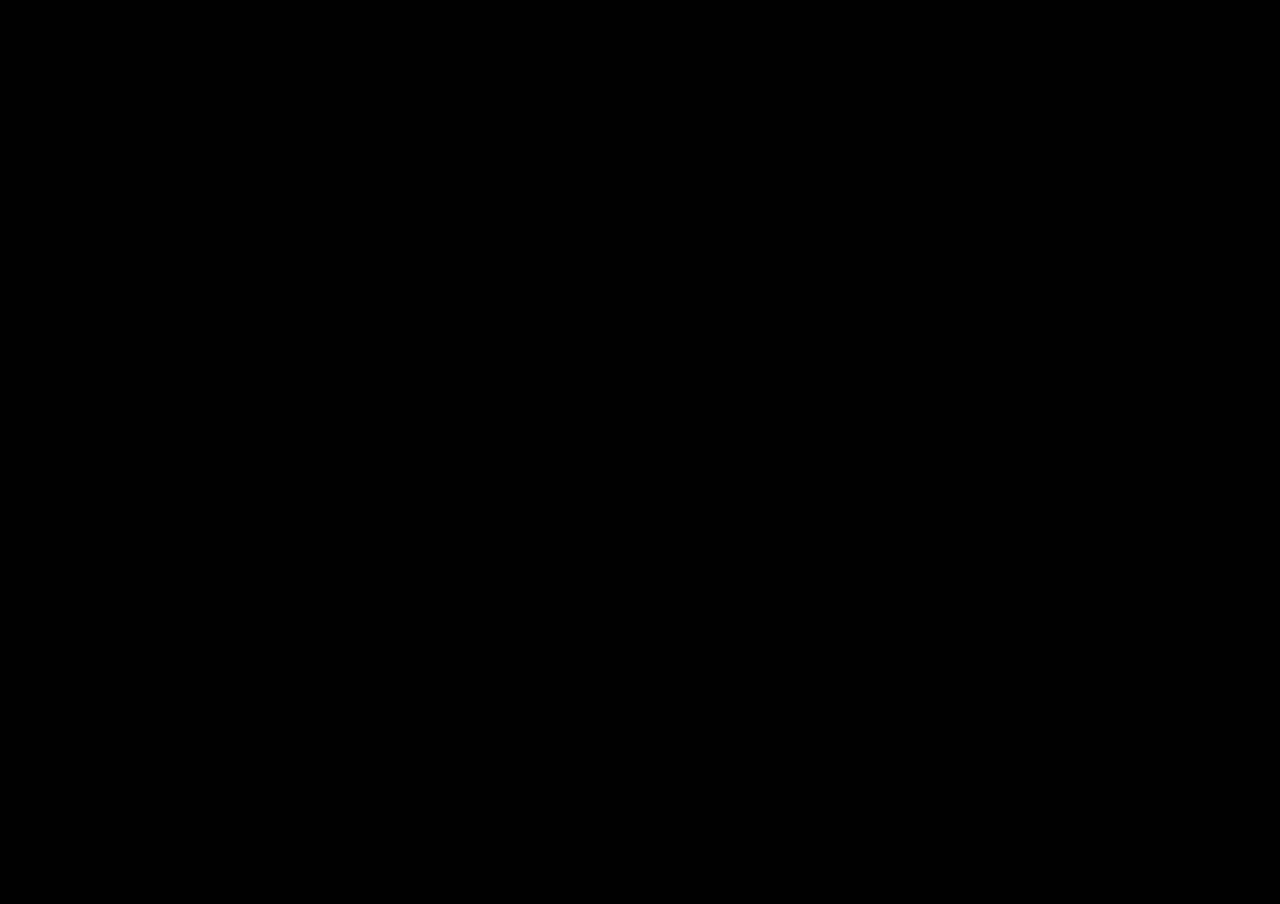
==== index.html @ 03f1a4d5 "Create index.html" ====
<!DOCTYPE html>
<html>
<head>
  <title>Pro Inka Switch</title>
  <style>
    body { margin:0; background:black; }
    iframe { width:100vw; height:100vh; border:none; }
  </style>
</head>
<body>

<iframe id="stream"></iframe>

<script>
const params = new URLSearchParams(window.location.search);
const room = params.get("room") || "SALA";
const view = params.get("view") || "";

let url = `https://vdo.ninja/?room=${room}&cleanoutput&autoplay`;

if(view){
  url += `&view=${view}`;
}

document.getElementById("stream").src = url;
</script>

</body>
</html>
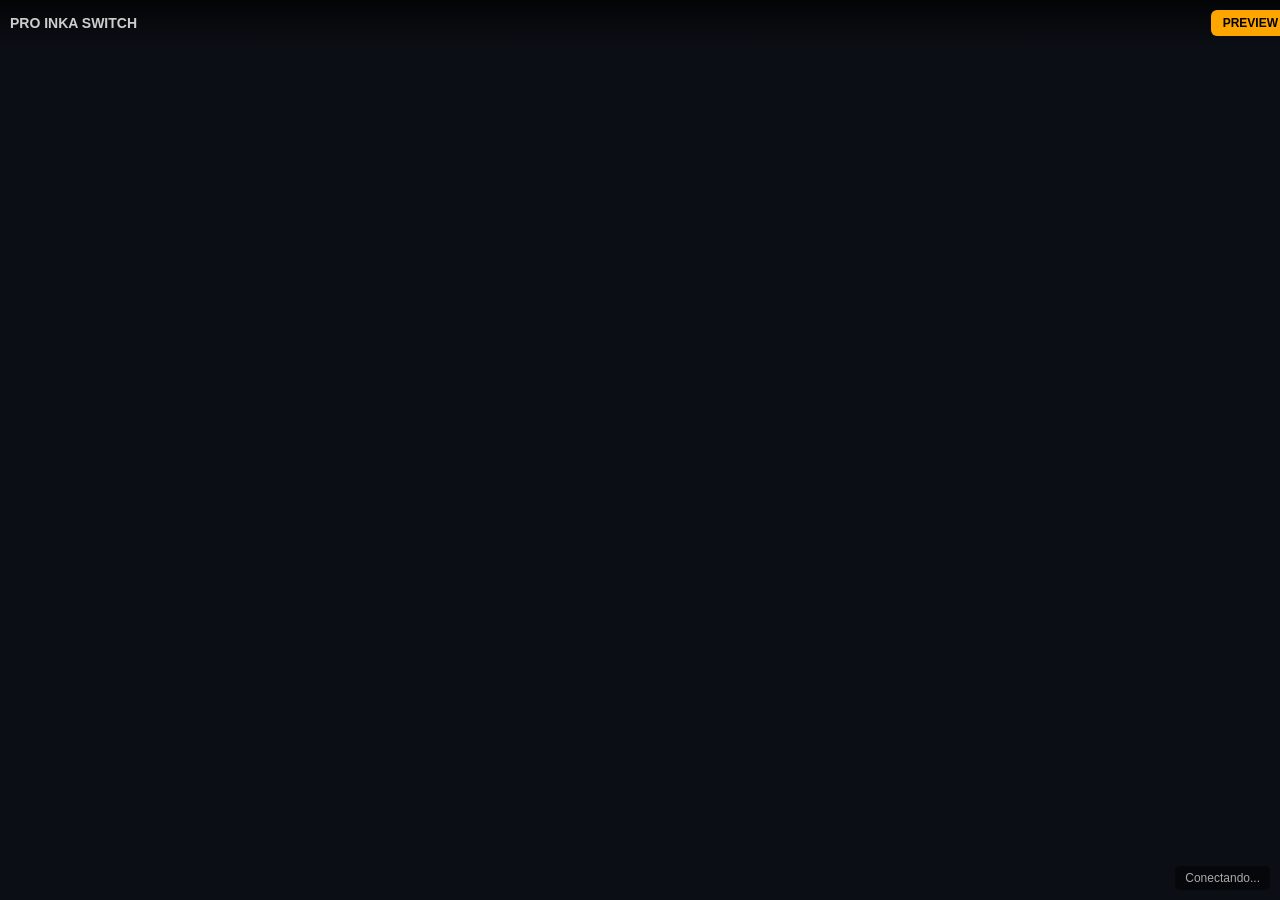
==== commit 1c18e9e2: "Update index.html" ====
--- a/index.html
+++ b/index.html
@@ -1,28 +1,148 @@
 <!DOCTYPE html>
-<html>
+<html lang="es">
 <head>
-  <title>Pro Inka Switch</title>
-  <style>
-    body { margin:0; background:black; }
-    iframe { width:100vw; height:100vh; border:none; }
-  </style>
+<meta charset="UTF-8">
+<meta name="viewport" content="width=device-width, initial-scale=1.0">
+<title>PRO INKA SWITCH</title>
+
+<style>
+body {
+    margin: 0;
+    background: #0b0e14;
+    font-family: Arial, sans-serif;
+    overflow: hidden;
+}
+
+/* VIDEO */
+#videoFrame {
+    position: absolute;
+    width: 100%;
+    height: 100%;
+    border: none;
+}
+
+/* HEADER */
+.header {
+    position: absolute;
+    top: 0;
+    width: 100%;
+    padding: 10px;
+    background: linear-gradient(to bottom, rgba(0,0,0,0.7), transparent);
+    display: flex;
+    justify-content: space-between;
+    align-items: center;
+}
+
+/* LOGO */
+.logo {
+    color: white;
+    font-weight: bold;
+    font-size: 14px;
+    opacity: 0.8;
+}
+
+/* TALLY */
+.tally {
+    padding: 6px 12px;
+    border-radius: 6px;
+    font-weight: bold;
+    font-size: 12px;
+}
+
+.live {
+    background: red;
+    color: white;
+}
+
+.preview {
+    background: orange;
+    color: black;
+}
+
+/* STATUS */
+.status {
+    position: absolute;
+    bottom: 10px;
+    right: 10px;
+    color: #aaa;
+    font-size: 12px;
+    background: rgba(0,0,0,0.5);
+    padding: 5px 10px;
+    border-radius: 5px;
+}
+</style>
 </head>
+
 <body>
 
-<iframe id="stream"></iframe>
+<!-- HEADER -->
+<div class="header">
+    <div class="logo">PRO INKA SWITCH</div>
+    <div id="tally" class="tally preview">PREVIEW</div>
+</div>
+
+<!-- VIDEO -->
+<iframe id="videoFrame" allow="autoplay;camera;microphone"></iframe>
+
+<!-- STATUS -->
+<div class="status" id="status">Conectando...</div>
 
 <script>
+// 🔧 PARAMETROS
 const params = new URLSearchParams(window.location.search);
+
 const room = params.get("room") || "SALA";
 const view = params.get("view") || "";
+const bitrate = params.get("bitrate") || "500";
 
-let url = `https://vdo.ninja/?room=${room}&cleanoutput&autoplay`;
+// 🎥 URL VDO.NINJA
+let url = `https://vdo.ninja/?room=${room}&cleanoutput&autoplay&bitrate=${bitrate}`;
 
-if(view){
-  url += `&view=${view}`;
+if (view) {
+    url += `&view=${view}&solo`;
 }
 
-document.getElementById("stream").src = url;
+// 🔗 CARGAR VIDEO
+const iframe = document.getElementById("videoFrame");
+iframe.src = url;
+
+// 🔄 AUTO RECONEXIÓN
+let retryCount = 0;
+
+function checkConnection() {
+    try {
+        if (!iframe.contentWindow || iframe.contentWindow.length === 0) {
+            throw "No video";
+        }
+
+        document.getElementById("status").innerText = "EN LÍNEA";
+        retryCount = 0;
+
+    } catch {
+        retryCount++;
+        document.getElementById("status").innerText = "Reconectando... (" + retryCount + ")";
+        
+        if (retryCount > 3) {
+            iframe.src = url + "&cachebuster=" + Date.now();
+            retryCount = 0;
+        }
+    }
+}
+
+setInterval(checkConnection, 3000);
+
+// 🔴 TALLY AUTOMÁTICO (simple)
+if(view){
+    document.getElementById("tally").className = "tally live";
+    document.getElementById("tally").innerText = "EN VIVO";
+}
+
+// 🖥 FULLSCREEN AUTO
+document.body.addEventListener("click", () => {
+    if (document.documentElement.requestFullscreen) {
+        document.documentElement.requestFullscreen();
+    }
+});
 </script>
 
 </body>
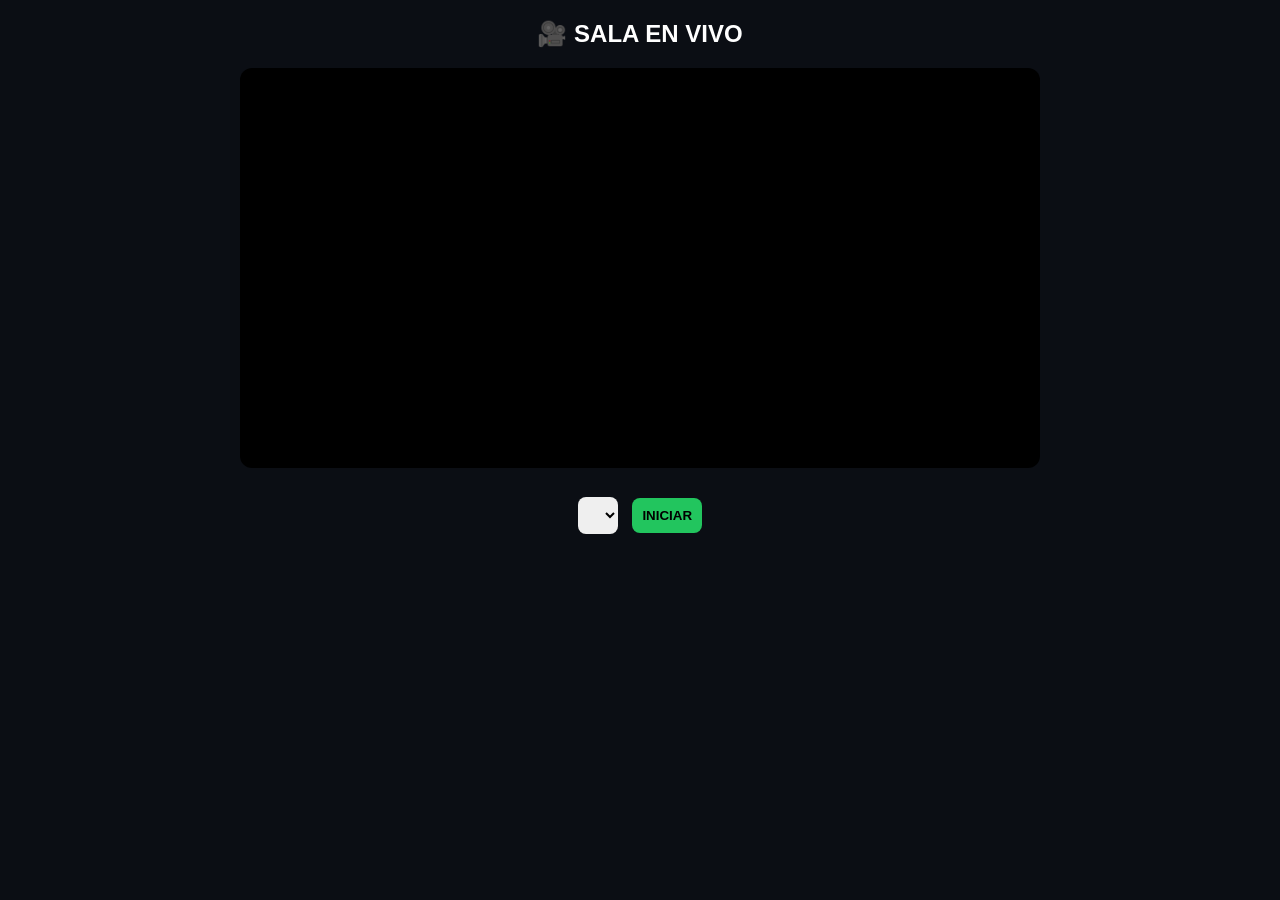
==== commit a3381d4c: "Update index.html" ====
--- a/index.html
+++ b/index.html
@@ -2,147 +2,89 @@
 <html lang="es">
 <head>
 <meta charset="UTF-8">
-<meta name="viewport" content="width=device-width, initial-scale=1.0">
-<title>PRO INKA SWITCH</title>
-
+<title>VIDEOLLAMADAS PRO</title>
 <style>
 body {
-    margin: 0;
-    background: #0b0e14;
-    font-family: Arial, sans-serif;
-    overflow: hidden;
+    margin:0;
+    background:#0b0e14;
+    color:white;
+    font-family:Arial;
+    text-align:center;
 }
-
-/* VIDEO */
-#videoFrame {
-    position: absolute;
-    width: 100%;
-    height: 100%;
-    border: none;
+#video {
+    width:100%;
+    max-width:800px;
+    margin:auto;
+    border-radius:12px;
+    background:black;
 }
-
-/* HEADER */
-.header {
-    position: absolute;
-    top: 0;
-    width: 100%;
-    padding: 10px;
-    background: linear-gradient(to bottom, rgba(0,0,0,0.7), transparent);
-    display: flex;
-    justify-content: space-between;
-    align-items: center;
+.controls {
+    margin-top:20px;
 }
-
-/* LOGO */
-.logo {
-    color: white;
-    font-weight: bold;
-    font-size: 14px;
-    opacity: 0.8;
+button, select {
+    padding:10px;
+    margin:5px;
+    border:none;
+    border-radius:8px;
 }
-
-/* TALLY */
-.tally {
-    padding: 6px 12px;
-    border-radius: 6px;
-    font-weight: bold;
-    font-size: 12px;
-}
-
-.live {
-    background: red;
-    color: white;
-}
-
-.preview {
-    background: orange;
-    color: black;
-}
-
-/* STATUS */
-.status {
-    position: absolute;
-    bottom: 10px;
-    right: 10px;
-    color: #aaa;
-    font-size: 12px;
-    background: rgba(0,0,0,0.5);
-    padding: 5px 10px;
-    border-radius: 5px;
+button {
+    background:#22c55e;
+    color:black;
+    font-weight:bold;
 }
 </style>
 </head>
 
 <body>
 
-<!-- HEADER -->
-<div class="header">
-    <div class="logo">PRO INKA SWITCH</div>
-    <div id="tally" class="tally preview">PREVIEW</div>
+<h2>🎥 SALA EN VIVO</h2>
+
+<video id="video" autoplay playsinline muted></video>
+
+<div class="controls">
+    <select id="cameraSelect"></select>
+    <button onclick="startStream()">INICIAR</button>
 </div>
 
-<!-- VIDEO -->
-<iframe id="videoFrame" allow="autoplay;camera;microphone"></iframe>
+<script>
+let localStream;
 
-<!-- STATUS -->
-<div class="status" id="status">Conectando...</div>
+async function getCameras(){
+    const devices = await navigator.mediaDevices.enumerateDevices();
+    const cams = devices.filter(d => d.kind === "videoinput");
+    const select = document.getElementById("cameraSelect");
 
-<script>
-// 🔧 PARAMETROS
-const params = new URLSearchParams(window.location.search);
-
-const room = params.get("room") || "SALA";
-const view = params.get("view") || "";
-const bitrate = params.get("bitrate") || "500";
-
-// 🎥 URL VDO.NINJA
-let url = `https://vdo.ninja/?room=${room}&cleanoutput&autoplay&bitrate=${bitrate}`;
-
-if (view) {
-    url += `&view=${view}&solo`;
+    cams.forEach(cam=>{
+        let option = document.createElement("option");
+        option.value = cam.deviceId;
+        option.text = cam.label || "Cámara";
+        select.appendChild(option);
+    });
 }
 
-// 🔗 CARGAR VIDEO
-const iframe = document.getElementById("videoFrame");
-iframe.src = url;
+async function startStream(){
+    const deviceId = document.getElementById("cameraSelect").value;
 
-// 🔄 AUTO RECONEXIÓN
-let retryCount = 0;
+    localStream = await navigator.mediaDevices.getUserMedia({
+        video:{ deviceId: { exact: deviceId }},
+        audio:true
+    });
 
-function checkConnection() {
-    try {
-        if (!iframe.contentWindow || iframe.contentWindow.length === 0) {
-            throw "No video";
-        }
+    document.getElementById("video").srcObject = localStream;
 
-        document.getElementById("status").innerText = "EN LÍNEA";
-        retryCount = 0;
+    // 🔥 AQUÍ SE ENVÍA A VDO NINJA
+    const room = new URLSearchParams(window.location.search).get("room");
+    const slot = new URLSearchParams(window.location.search).get("slot");
 
-    } catch {
-        retryCount++;
-        document.getElementById("status").innerText = "Reconectando... (" + retryCount + ")";
-        
-        if (retryCount > 3) {
-            iframe.src = url + "&cachebuster=" + Date.now();
-            retryCount = 0;
-        }
-    }
+    const iframe = document.createElement("iframe");
+    iframe.style.display="none";
+
+    iframe.src = `https://vdo.ninja/?push=${slot}&room=${room}&webcam&autostart&clean`;
+
+    document.body.appendChild(iframe);
 }
 
-setInterval(checkConnection, 3000);
-
-// 🔴 TALLY AUTOMÁTICO (simple)
-if(view){
-    document.getElementById("tally").className = "tally live";
-    document.getElementById("tally").innerText = "EN VIVO";
-}
-
-// 🖥 FULLSCREEN AUTO
-document.body.addEventListener("click", () => {
-    if (document.documentElement.requestFullscreen) {
-        document.documentElement.requestFullscreen();
-    }
-});
+getCameras();
 </script>
 
 </body>
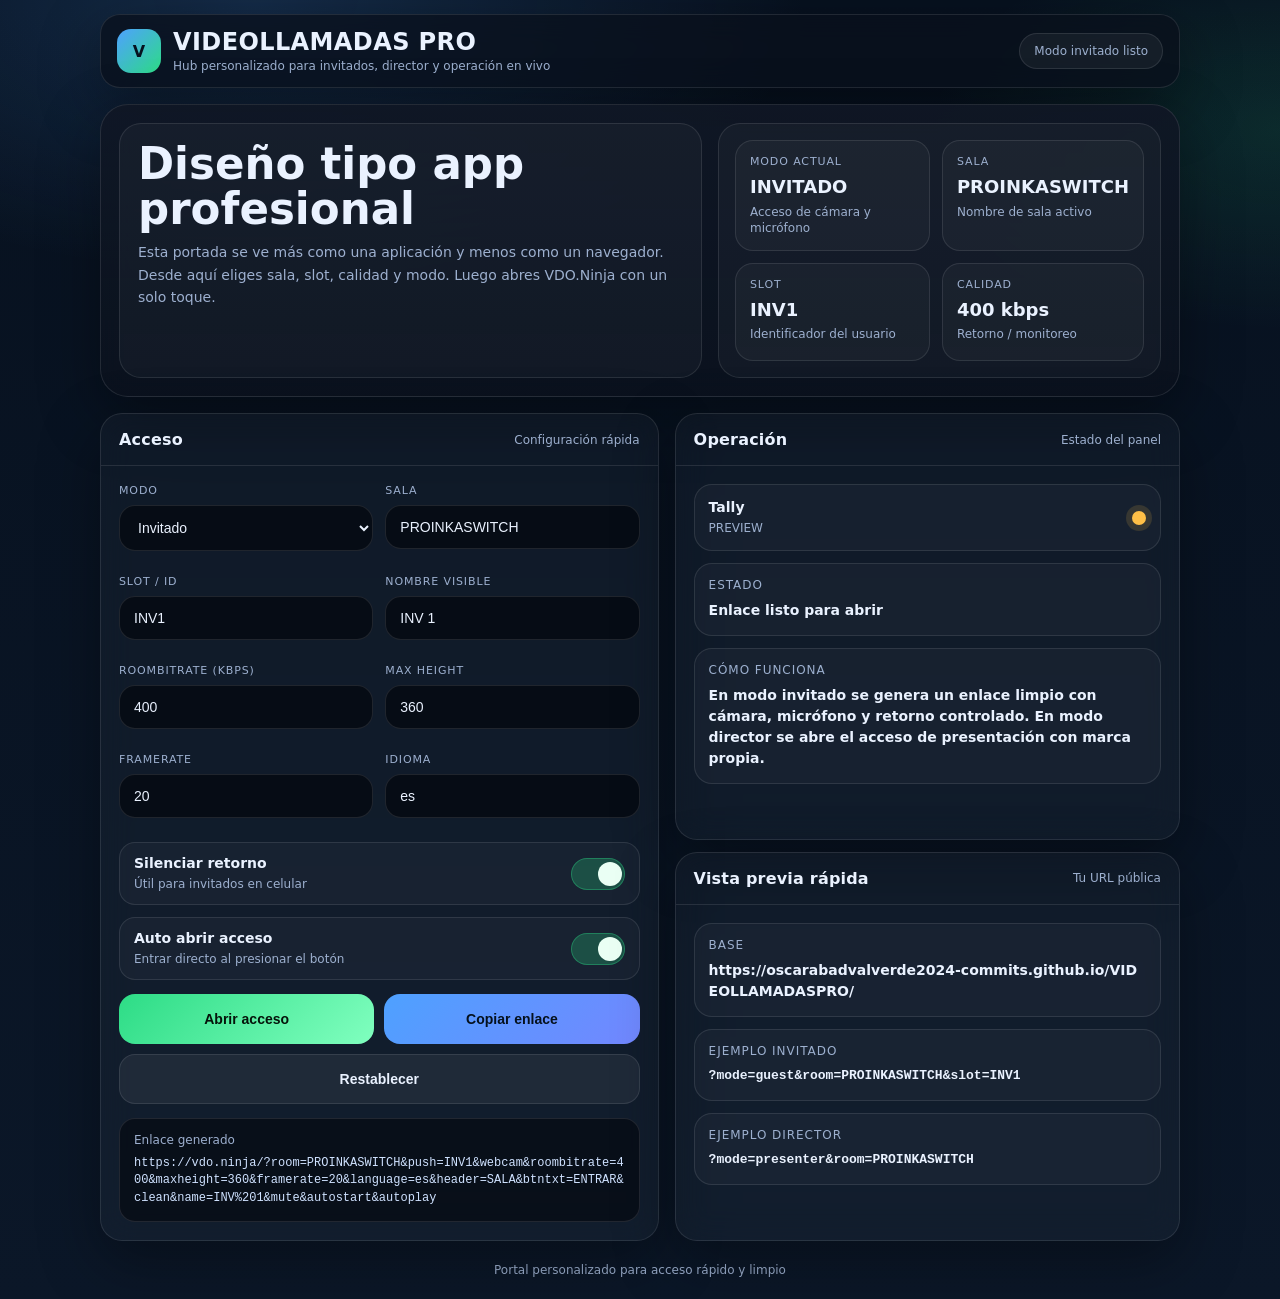
==== commit 65d69bb1: "Update index.html" ====
--- a/index.html
+++ b/index.html
@@ -1,91 +1,813 @@
 <!DOCTYPE html>
 <html lang="es">
 <head>
-<meta charset="UTF-8">
-<title>VIDEOLLAMADAS PRO</title>
-<style>
-body {
-    margin:0;
-    background:#0b0e14;
-    color:white;
-    font-family:Arial;
-    text-align:center;
-}
-#video {
-    width:100%;
-    max-width:800px;
-    margin:auto;
-    border-radius:12px;
-    background:black;
-}
-.controls {
-    margin-top:20px;
-}
-button, select {
-    padding:10px;
-    margin:5px;
-    border:none;
-    border-radius:8px;
-}
-button {
-    background:#22c55e;
-    color:black;
-    font-weight:bold;
-}
-</style>
+  <meta charset="UTF-8" />
+  <meta name="viewport" content="width=device-width, initial-scale=1.0, maximum-scale=1.0" />
+  <title>VIDEOLLAMADAS PRO</title>
+  <style>
+    :root{
+      --bg:#07111f;
+      --bg2:#0b1728;
+      --card:rgba(16,24,39,.78);
+      --line:rgba(255,255,255,.10);
+      --text:#eaf2ff;
+      --muted:#9db0cf;
+      --blue:#4ea1ff;
+      --green:#2ddc86;
+      --amber:#ffbf47;
+      --red:#ff5d6c;
+      --radius:24px;
+      --shadow:0 20px 60px rgba(0,0,0,.35);
+    }
+
+    * { box-sizing: border-box; }
+    html, body {
+      margin: 0;
+      min-height: 100%;
+      font-family: Inter, system-ui, -apple-system, Segoe UI, Roboto, Arial, sans-serif;
+      color: var(--text);
+      background:
+        radial-gradient(1000px 500px at 20% 0%, rgba(78,161,255,.18), transparent 55%),
+        radial-gradient(700px 400px at 100% 10%, rgba(45,220,134,.12), transparent 50%),
+        linear-gradient(180deg, var(--bg), var(--bg2));
+      overflow-x: hidden;
+    }
+
+    .shell{
+      width: min(1080px, calc(100% - 20px));
+      margin: 0 auto;
+      padding: 14px 0 20px;
+    }
+
+    .topbar{
+      display:flex;
+      align-items:center;
+      justify-content:space-between;
+      gap:12px;
+      padding: 14px 16px;
+      border: 1px solid var(--line);
+      border-radius: 20px;
+      background: rgba(10,16,28,.76);
+      backdrop-filter: blur(14px);
+      box-shadow: var(--shadow);
+    }
+
+    .brand{
+      display:flex;
+      align-items:center;
+      gap:12px;
+      min-width: 0;
+    }
+
+    .logo{
+      width:44px;
+      height:44px;
+      border-radius: 14px;
+      background: linear-gradient(135deg, var(--blue), var(--green));
+      color:#06111f;
+      display:grid;
+      place-items:center;
+      font-weight:900;
+      flex: 0 0 auto;
+    }
+
+    .brand h1{
+      margin:0;
+      font-size: clamp(18px, 2.2vw, 24px);
+      line-height:1.1;
+      letter-spacing:.4px;
+    }
+
+    .brand p{
+      margin:4px 0 0;
+      color: var(--muted);
+      font-size: 12px;
+      white-space: nowrap;
+      overflow: hidden;
+      text-overflow: ellipsis;
+    }
+
+    .chip{
+      border:1px solid var(--line);
+      background: rgba(255,255,255,.05);
+      color: var(--muted);
+      padding: 10px 14px;
+      border-radius: 999px;
+      font-size: 12px;
+      white-space: nowrap;
+    }
+
+    .hero{
+      margin-top: 16px;
+      padding: 18px;
+      border: 1px solid var(--line);
+      border-radius: 28px;
+      background: linear-gradient(180deg, rgba(16,23,37,.94), rgba(11,18,30,.86));
+      box-shadow: var(--shadow);
+      backdrop-filter: blur(16px);
+    }
+
+    .hero-grid{
+      display:grid;
+      grid-template-columns: 1.25fr .95fr;
+      gap: 16px;
+    }
+
+    .hero-left, .hero-right, .card{
+      border:1px solid var(--line);
+      border-radius: 22px;
+      background: rgba(255,255,255,.03);
+    }
+
+    .hero-left{
+      padding: 18px;
+    }
+
+    .hero-right{
+      padding: 16px;
+    }
+
+    .hero h2{
+      margin: 0 0 10px;
+      font-size: clamp(26px, 3.4vw, 44px);
+      line-height: 1.02;
+    }
+
+    .hero .desc{
+      margin:0;
+      color: var(--muted);
+      line-height:1.6;
+      font-size: 14px;
+      max-width: 60ch;
+    }
+
+    .stats{
+      display:grid;
+      grid-template-columns: repeat(2, 1fr);
+      gap: 12px;
+    }
+
+    .stat{
+      padding: 14px;
+      border:1px solid var(--line);
+      border-radius: 18px;
+      background: rgba(255,255,255,.03);
+      min-height: 98px;
+    }
+
+    .stat .k{
+      color: var(--muted);
+      font-size: 11px;
+      text-transform: uppercase;
+      letter-spacing: .08em;
+      margin-bottom: 8px;
+    }
+
+    .stat .v{
+      font-size: 18px;
+      font-weight: 800;
+      line-height: 1.18;
+    }
+
+    .stat small{
+      display:block;
+      margin-top: 6px;
+      color: var(--muted);
+      font-size: 12px;
+      line-height: 1.35;
+    }
+
+    .layout{
+      margin-top: 16px;
+      display:grid;
+      grid-template-columns: 1.05fr .95fr;
+      gap: 16px;
+    }
+
+    .card{
+      overflow:hidden;
+      box-shadow: var(--shadow);
+      backdrop-filter: blur(16px);
+    }
+
+    .card-head{
+      padding: 16px 18px;
+      border-bottom: 1px solid var(--line);
+      display:flex;
+      justify-content:space-between;
+      align-items:center;
+      gap:12px;
+    }
+
+    .card-head h3{
+      margin:0;
+      font-size: 16px;
+      letter-spacing:.2px;
+    }
+
+    .card-head span{
+      color: var(--muted);
+      font-size: 12px;
+    }
+
+    .card-body{
+      padding: 18px;
+    }
+
+    .row{
+      display:grid;
+      grid-template-columns: 1fr 1fr;
+      gap: 12px;
+      margin-bottom: 12px;
+    }
+
+    .field{
+      display:flex;
+      flex-direction:column;
+      gap:8px;
+      margin-bottom: 12px;
+    }
+
+    label{
+      color: var(--muted);
+      font-size: 11px;
+      text-transform: uppercase;
+      letter-spacing: .08em;
+    }
+
+    input, select{
+      width:100%;
+      background: rgba(6,10,18,.82);
+      color: var(--text);
+      border:1px solid var(--line);
+      border-radius: 16px;
+      padding: 13px 14px;
+      outline:none;
+      font-size: 14px;
+    }
+
+    input:focus, select:focus{
+      border-color: rgba(78,161,255,.75);
+      box-shadow: 0 0 0 4px rgba(78,161,255,.10);
+    }
+
+    .toggle{
+      display:flex;
+      align-items:center;
+      justify-content:space-between;
+      gap:12px;
+      padding: 12px 14px;
+      border:1px solid var(--line);
+      border-radius: 16px;
+      background: rgba(255,255,255,.03);
+      margin-bottom: 12px;
+    }
+
+    .toggle strong{
+      display:block;
+      margin-bottom: 2px;
+      font-size: 14px;
+    }
+
+    .toggle small{
+      color: var(--muted);
+      font-size: 12px;
+    }
+
+    .switch{
+      width: 54px;
+      height: 32px;
+      border-radius: 999px;
+      background: rgba(255,255,255,.10);
+      position: relative;
+      border:1px solid var(--line);
+      cursor:pointer;
+      flex: 0 0 auto;
+      transition: .2s ease;
+    }
+
+    .switch::after{
+      content:"";
+      position:absolute;
+      top:3px;
+      left:3px;
+      width:24px;
+      height:24px;
+      border-radius:50%;
+      background:white;
+      transition: .2s ease;
+    }
+
+    .switch.on{
+      background: rgba(45,220,134,.24);
+      border-color: rgba(45,220,134,.35);
+    }
+
+    .switch.on::after{
+      left:26px;
+      background:#eafff4;
+    }
+
+    .actions{
+      display:flex;
+      flex-wrap:wrap;
+      gap:10px;
+      margin-top: 14px;
+    }
+
+    .btn{
+      border:0;
+      border-radius: 16px;
+      min-height: 50px;
+      padding: 13px 16px;
+      font-weight: 800;
+      font-size: 14px;
+      cursor:pointer;
+      flex: 1 1 180px;
+      display:inline-flex;
+      align-items:center;
+      justify-content:center;
+      gap: 8px;
+      transition: transform .15s ease, opacity .15s ease;
+    }
+
+    .btn:active{ transform: translateY(1px); }
+    .btn-green{
+      background: linear-gradient(135deg, var(--green), #80ffbf);
+      color:#05130a;
+    }
+    .btn-blue{
+      background: linear-gradient(135deg, var(--blue), #7287ff);
+      color:#05111d;
+    }
+    .btn-dark{
+      background: rgba(255,255,255,.06);
+      color: var(--text);
+      border:1px solid var(--line);
+    }
+
+    .preview{
+      margin-top: 14px;
+      padding: 14px;
+      border:1px solid var(--line);
+      border-radius: 16px;
+      background: rgba(6,10,18,.72);
+    }
+
+    .preview .title{
+      color: var(--muted);
+      font-size: 12px;
+      margin-bottom: 8px;
+    }
+
+    .preview .url{
+      font-family: ui-monospace, SFMono-Regular, Menlo, Consolas, monospace;
+      font-size: 12px;
+      line-height: 1.45;
+      color: #cfe2ff;
+      word-break: break-all;
+    }
+
+    .rightlist{
+      display:grid;
+      gap:12px;
+    }
+
+    .info-box{
+      border:1px solid var(--line);
+      border-radius: 18px;
+      background: rgba(255,255,255,.03);
+      padding: 14px;
+    }
+
+    .info-box .t{
+      color: var(--muted);
+      font-size: 12px;
+      margin-bottom: 8px;
+      text-transform: uppercase;
+      letter-spacing: .08em;
+    }
+
+    .info-box .v{
+      font-size: 14px;
+      line-height: 1.5;
+      font-weight: 600;
+    }
+
+    .tally{
+      display:flex;
+      align-items:center;
+      justify-content:space-between;
+      gap:12px;
+      padding: 14px;
+      border:1px solid var(--line);
+      border-radius: 18px;
+      background: rgba(255,255,255,.03);
+    }
+
+    .lamp{
+      width:14px;
+      height:14px;
+      border-radius:50%;
+      background: var(--amber);
+      box-shadow: 0 0 0 6px rgba(255,191,71,.14);
+      flex: 0 0 auto;
+    }
+
+    .lamp.live{
+      background: var(--red);
+      box-shadow: 0 0 0 6px rgba(255,93,108,.16);
+    }
+
+    .footer{
+      margin-top: 16px;
+      color: var(--muted);
+      font-size: 12px;
+      text-align:center;
+      padding: 6px 0 2px;
+    }
+
+    .hidden{ display:none !important; }
+
+    @media (max-width: 920px){
+      .hero-grid,
+      .layout,
+      .row{
+        grid-template-columns: 1fr;
+      }
+      .topbar{
+        flex-direction: column;
+        align-items:flex-start;
+      }
+      .chip{
+        width:100%;
+      }
+    }
+  </style>
 </head>
-
 <body>
-
-<h2>🎥 SALA EN VIVO</h2>
-
-<video id="video" autoplay playsinline muted></video>
-
-<div class="controls">
-    <select id="cameraSelect"></select>
-    <button onclick="startStream()">INICIAR</button>
-</div>
-
-<script>
-let localStream;
-
-async function getCameras(){
-    const devices = await navigator.mediaDevices.enumerateDevices();
-    const cams = devices.filter(d => d.kind === "videoinput");
-    const select = document.getElementById("cameraSelect");
-
-    cams.forEach(cam=>{
-        let option = document.createElement("option");
-        option.value = cam.deviceId;
-        option.text = cam.label || "Cámara";
-        select.appendChild(option);
+  <div class="shell">
+    <div class="topbar">
+      <div class="brand">
+        <div class="logo">V</div>
+        <div style="min-width:0">
+          <h1>VIDEOLLAMADAS PRO</h1>
+          <p>Hub personalizado para invitados, director y operación en vivo</p>
+        </div>
+      </div>
+      <div class="chip" id="topChip">Listo para abrir</div>
+    </div>
+
+    <section class="hero">
+      <div class="hero-grid">
+        <div class="hero-left">
+          <h2>Diseño tipo app profesional</h2>
+          <p class="desc">
+            Esta portada se ve más como una aplicación y menos como un navegador. Desde aquí eliges sala, slot, calidad y modo. Luego abres VDO.Ninja con un solo toque.
+          </p>
+        </div>
+
+        <div class="hero-right">
+          <div class="stats">
+            <div class="stat">
+              <div class="k">Modo actual</div>
+              <div class="v" id="statMode">INVITADO</div>
+              <small id="statModeSub">Acceso de cámara y micrófono</small>
+            </div>
+            <div class="stat">
+              <div class="k">Sala</div>
+              <div class="v" id="statRoom">PROINKASWITCH</div>
+              <small>Nombre de sala activo</small>
+            </div>
+            <div class="stat">
+              <div class="k">Slot</div>
+              <div class="v" id="statSlot">INV1</div>
+              <small>Identificador del usuario</small>
+            </div>
+            <div class="stat">
+              <div class="k">Calidad</div>
+              <div class="v" id="statQ">400 kbps</div>
+              <small>Retorno / monitoreo</small>
+            </div>
+          </div>
+        </div>
+      </div>
+    </section>
+
+    <section class="layout">
+      <div class="card">
+        <div class="card-head">
+          <h3>Acceso</h3>
+          <span>Configuración rápida</span>
+        </div>
+        <div class="card-body">
+          <div class="row">
+            <div class="field">
+              <label for="mode">Modo</label>
+              <select id="mode">
+                <option value="guest" selected>Invitado</option>
+                <option value="presenter">Director / Presentador</option>
+              </select>
+            </div>
+            <div class="field">
+              <label for="room">Sala</label>
+              <input id="room" value="PROINKASWITCH" />
+            </div>
+          </div>
+
+          <div class="row">
+            <div class="field">
+              <label for="slot">Slot / ID</label>
+              <input id="slot" value="INV1" />
+            </div>
+            <div class="field">
+              <label for="name">Nombre visible</label>
+              <input id="name" value="INV 1" />
+            </div>
+          </div>
+
+          <div id="guestPanel">
+            <div class="row">
+              <div class="field">
+                <label for="bitrate">Roombitrate (kbps)</label>
+                <input id="bitrate" type="number" min="100" step="50" value="400" />
+              </div>
+              <div class="field">
+                <label for="maxheight">Max height</label>
+                <input id="maxheight" type="number" min="180" step="60" value="360" />
+              </div>
+            </div>
+
+            <div class="row">
+              <div class="field">
+                <label for="framerate">Framerate</label>
+                <input id="framerate" type="number" min="10" step="1" value="20" />
+              </div>
+              <div class="field">
+                <label for="language">Idioma</label>
+                <input id="language" value="es" />
+              </div>
+            </div>
+
+            <div class="toggle">
+              <div>
+                <strong>Silenciar retorno</strong>
+                <small>Útil para invitados en celular</small>
+              </div>
+              <div id="muteSwitch" class="switch on" role="switch" aria-checked="true" tabindex="0"></div>
+            </div>
+
+            <div class="toggle">
+              <div>
+                <strong>Auto abrir acceso</strong>
+                <small>Entrar directo al presionar el botón</small>
+              </div>
+              <div id="autoSwitch" class="switch on" role="switch" aria-checked="true" tabindex="0"></div>
+            </div>
+          </div>
+
+          <div id="presenterPanel" class="hidden">
+            <div class="row">
+              <div class="field">
+                <label for="vlabel">Video label</label>
+                <input id="vlabel" value="vMix Video" />
+              </div>
+              <div class="field">
+                <label for="alabel">Audio label</label>
+                <input id="alabel" value="Line 1 (Virtual Audio Cable)" />
+              </div>
+            </div>
+
+            <div class="toggle">
+              <div>
+                <strong>Auto abrir director</strong>
+                <small>Abre el panel de director automáticamente</small>
+              </div>
+              <div id="autoPresenterSwitch" class="switch on" role="switch" aria-checked="true" tabindex="0"></div>
+            </div>
+          </div>
+
+          <div class="actions">
+            <button class="btn btn-green" id="openBtn">Abrir acceso</button>
+            <button class="btn btn-blue" id="copyBtn">Copiar enlace</button>
+            <button class="btn btn-dark" id="resetBtn">Restablecer</button>
+          </div>
+
+          <div class="preview">
+            <div class="title">Enlace generado</div>
+            <div class="url" id="previewUrl">—</div>
+          </div>
+        </div>
+      </div>
+
+      <div class="rightlist">
+        <div class="card">
+          <div class="card-head">
+            <h3>Operación</h3>
+            <span>Estado del panel</span>
+          </div>
+          <div class="card-body">
+            <div class="tally">
+              <div>
+                <strong style="display:block;font-size:14px;margin-bottom:2px;">Tally</strong>
+                <small id="tallyText" style="color:var(--muted);font-size:12px;">PREVIEW</small>
+              </div>
+              <div id="tallyLamp" class="lamp"></div>
+            </div>
+
+            <div style="height:12px"></div>
+
+            <div class="info-box">
+              <div class="t">Estado</div>
+              <div class="v" id="connText">Enlace listo para abrir</div>
+            </div>
+
+            <div style="height:12px"></div>
+
+            <div class="info-box">
+              <div class="t">Cómo funciona</div>
+              <div class="v">
+                En modo invitado se genera un enlace limpio con cámara, micrófono y retorno controlado. En modo director se abre el acceso de presentación con marca propia.
+              </div>
+            </div>
+          </div>
+        </div>
+
+        <div class="card">
+          <div class="card-head">
+            <h3>Vista previa rápida</h3>
+            <span>Tu URL pública</span>
+          </div>
+          <div class="card-body">
+            <div class="info-box">
+              <div class="t">Base</div>
+              <div class="v" style="word-break:break-all;">
+                https://oscarabadvalverde2024-commits.github.io/VIDEOLLAMADASPRO/
+              </div>
+            </div>
+            <div style="height:12px"></div>
+            <div class="info-box">
+              <div class="t">Ejemplo invitado</div>
+              <div class="v" style="font-family: ui-monospace, SFMono-Regular, Menlo, Consolas, monospace; font-size:13px; line-height:1.55;">
+                ?mode=guest&amp;room=PROINKASWITCH&amp;slot=INV1
+              </div>
+            </div>
+            <div style="height:12px"></div>
+            <div class="info-box">
+              <div class="t">Ejemplo director</div>
+              <div class="v" style="font-family: ui-monospace, SFMono-Regular, Menlo, Consolas, monospace; font-size:13px; line-height:1.55;">
+                ?mode=presenter&amp;room=PROINKASWITCH
+              </div>
+            </div>
+          </div>
+        </div>
+      </div>
+    </section>
+
+    <div class="footer">Portal personalizado para acceso rápido y limpio</div>
+  </div>
+
+  <script>
+    const $ = (id) => document.getElementById(id);
+
+    const params = new URLSearchParams(window.location.search);
+
+    $("mode").value = params.get("mode") || "guest";
+    $("room").value = params.get("room") || "PROINKASWITCH";
+    $("slot").value = params.get("slot") || "INV1";
+    $("name").value = params.get("name") || "INV 1";
+    $("bitrate").value = params.get("bitrate") || "400";
+    $("maxheight").value = params.get("maxheight") || "360";
+    $("framerate").value = params.get("framerate") || "20";
+    $("language").value = params.get("language") || "es";
+    $("vlabel").value = params.get("vlabel") || "vMix Video";
+    $("alabel").value = params.get("alabel") || "Line 1 (Virtual Audio Cable)";
+
+    const switches = {
+      mute: { el: $("muteSwitch"), value: (params.get("mute") ?? "1") !== "0" },
+      auto: { el: $("autoSwitch"), value: (params.get("auto") ?? "1") !== "0" },
+      autoPresenter: { el: $("autoPresenterSwitch"), value: (params.get("autopresenter") ?? "1") !== "0" }
+    };
+
+    function setSwitch(sw, on){
+      sw.value = on;
+      sw.el.classList.toggle("on", on);
+      sw.el.setAttribute("aria-checked", on ? "true" : "false");
+    }
+
+    function toggleSwitch(sw){
+      setSwitch(sw, !sw.value);
+      refreshUI();
+    }
+
+    function wireSwitch(el, sw){
+      el.addEventListener("click", () => toggleSwitch(sw));
+      el.addEventListener("keydown", (e) => {
+        if(e.key === "Enter" || e.key === " "){
+          e.preventDefault();
+          toggleSwitch(sw);
+        }
+      });
+    }
+
+    wireSwitch(switches.mute.el, switches.mute);
+    wireSwitch(switches.auto.el, switches.auto);
+    wireSwitch(switches.autoPresenter.el, switches.autoPresenter);
+
+    function guestUrl(){
+      const room = encodeURIComponent($("room").value.trim() || "PROINKASWITCH");
+      const slot = encodeURIComponent($("slot").value.trim() || "INV1");
+      const name = encodeURIComponent($("name").value.trim() || "INV 1");
+      const bitrate = encodeURIComponent($("bitrate").value.trim() || "400");
+      const maxheight = encodeURIComponent($("maxheight").value.trim() || "360");
+      const framerate = encodeURIComponent($("framerate").value.trim() || "20");
+      const language = encodeURIComponent($("language").value.trim() || "es");
+      const mute = switches.mute.value ? "&mute" : "";
+      const auto = switches.auto.value ? "&autostart&autoplay" : "";
+
+      return `https://vdo.ninja/?room=${room}&push=${slot}&webcam&roombitrate=${bitrate}&maxheight=${maxheight}&framerate=${framerate}&language=${language}&header=SALA&btntxt=ENTRAR&clean&name=${name}${mute}${auto}`;
+    }
+
+    function presenterUrl(){
+      const room = encodeURIComponent($("room").value.trim() || "PROINKASWITCH");
+      const vlabel = encodeURIComponent($("vlabel").value.trim() || "vMix Video");
+      const alabel = encodeURIComponent($("alabel").value.trim() || "Line 1 (Virtual Audio Cable)");
+      const autoPresenter = switches.autoPresenter.value ? "&autoplay=1&autostart=1" : "";
+      return `https://vdo.ninja/?director=${room}&vlabel=${vlabel}&alabel=${alabel}&push&directorstfu=1&webcam=1&cleanoutput=1${autoPresenter}`;
+    }
+
+    function buildUrl(){
+      return $("mode").value === "presenter" ? presenterUrl() : guestUrl();
+    }
+
+    function refreshUI(){
+      const mode = $("mode").value;
+      $("guestPanel").classList.toggle("hidden", mode !== "guest");
+      $("presenterPanel").classList.toggle("hidden", mode !== "presenter");
+
+      const room = $("room").value.trim() || "PROINKASWITCH";
+      const slot = $("slot").value.trim() || "INV1";
+      const bitrate = $("bitrate").value.trim() || "400";
+
+      $("statMode").textContent = mode === "presenter" ? "DIRECTOR" : "INVITADO";
+      $("statModeSub").textContent = mode === "presenter" ? "Panel de presentador" : "Acceso de cámara y micrófono";
+      $("statRoom").textContent = room;
+      $("statSlot").textContent = slot;
+      $("statQ").textContent = mode === "presenter" ? "Programa" : `${bitrate} kbps`;
+
+      const live = mode === "presenter";
+      $("tallyText").textContent = live ? "EN VIVO" : "PREVIEW";
+      $("tallyLamp").classList.toggle("live", live);
+
+      $("connText").textContent = "Enlace listo para abrir";
+      $("topChip").textContent = mode === "presenter" ? "Modo director listo" : "Modo invitado listo";
+      $("previewUrl").textContent = buildUrl();
+    }
+
+    async function copyLink(){
+      const url = buildUrl();
+      try{
+        await navigator.clipboard.writeText(url);
+        $("connText").textContent = "Enlace copiado al portapapeles";
+        $("topChip").textContent = "Enlace copiado";
+      } catch(e){
+        $("connText").textContent = "No se pudo copiar automáticamente";
+        $("topChip").textContent = "Copiado no disponible";
+      }
+    }
+
+    function openLink(){
+      const url = buildUrl();
+      $("connText").textContent = "Abriendo acceso...";
+      $("topChip").textContent = "Abriendo";
+      window.location.replace(url);
+    }
+
+    $("mode").addEventListener("change", refreshUI);
+    ["room","slot","name","bitrate","maxheight","framerate","language","vlabel","alabel"].forEach(id => {
+      $(id).addEventListener("input", refreshUI);
     });
-}
-
-async function startStream(){
-    const deviceId = document.getElementById("cameraSelect").value;
-
-    localStream = await navigator.mediaDevices.getUserMedia({
-        video:{ deviceId: { exact: deviceId }},
-        audio:true
+
+    $("openBtn").addEventListener("click", openLink);
+    $("copyBtn").addEventListener("click", copyLink);
+    $("resetBtn").addEventListener("click", () => {
+      $("mode").value = "guest";
+      $("room").value = "PROINKASWITCH";
+      $("slot").value = "INV1";
+      $("name").value = "INV 1";
+      $("bitrate").value = "400";
+      $("maxheight").value = "360";
+      $("framerate").value = "20";
+      $("language").value = "es";
+      $("vlabel").value = "vMix Video";
+      $("alabel").value = "Line 1 (Virtual Audio Cable)";
+      setSwitch(switches.mute, true);
+      setSwitch(switches.auto, true);
+      setSwitch(switches.autoPresenter, true);
+      refreshUI();
     });
 
-    document.getElementById("video").srcObject = localStream;
-
-    // 🔥 AQUÍ SE ENVÍA A VDO NINJA
-    const room = new URLSearchParams(window.location.search).get("room");
-    const slot = new URLSearchParams(window.location.search).get("slot");
-
-    const iframe = document.createElement("iframe");
-    iframe.style.display="none";
-
-    iframe.src = `https://vdo.ninja/?push=${slot}&room=${room}&webcam&autostart&clean`;
-
-    document.body.appendChild(iframe);
-}
-
-getCameras();
-</script>
-
+    refreshUI();
+  </script>
 </body>
 </html>
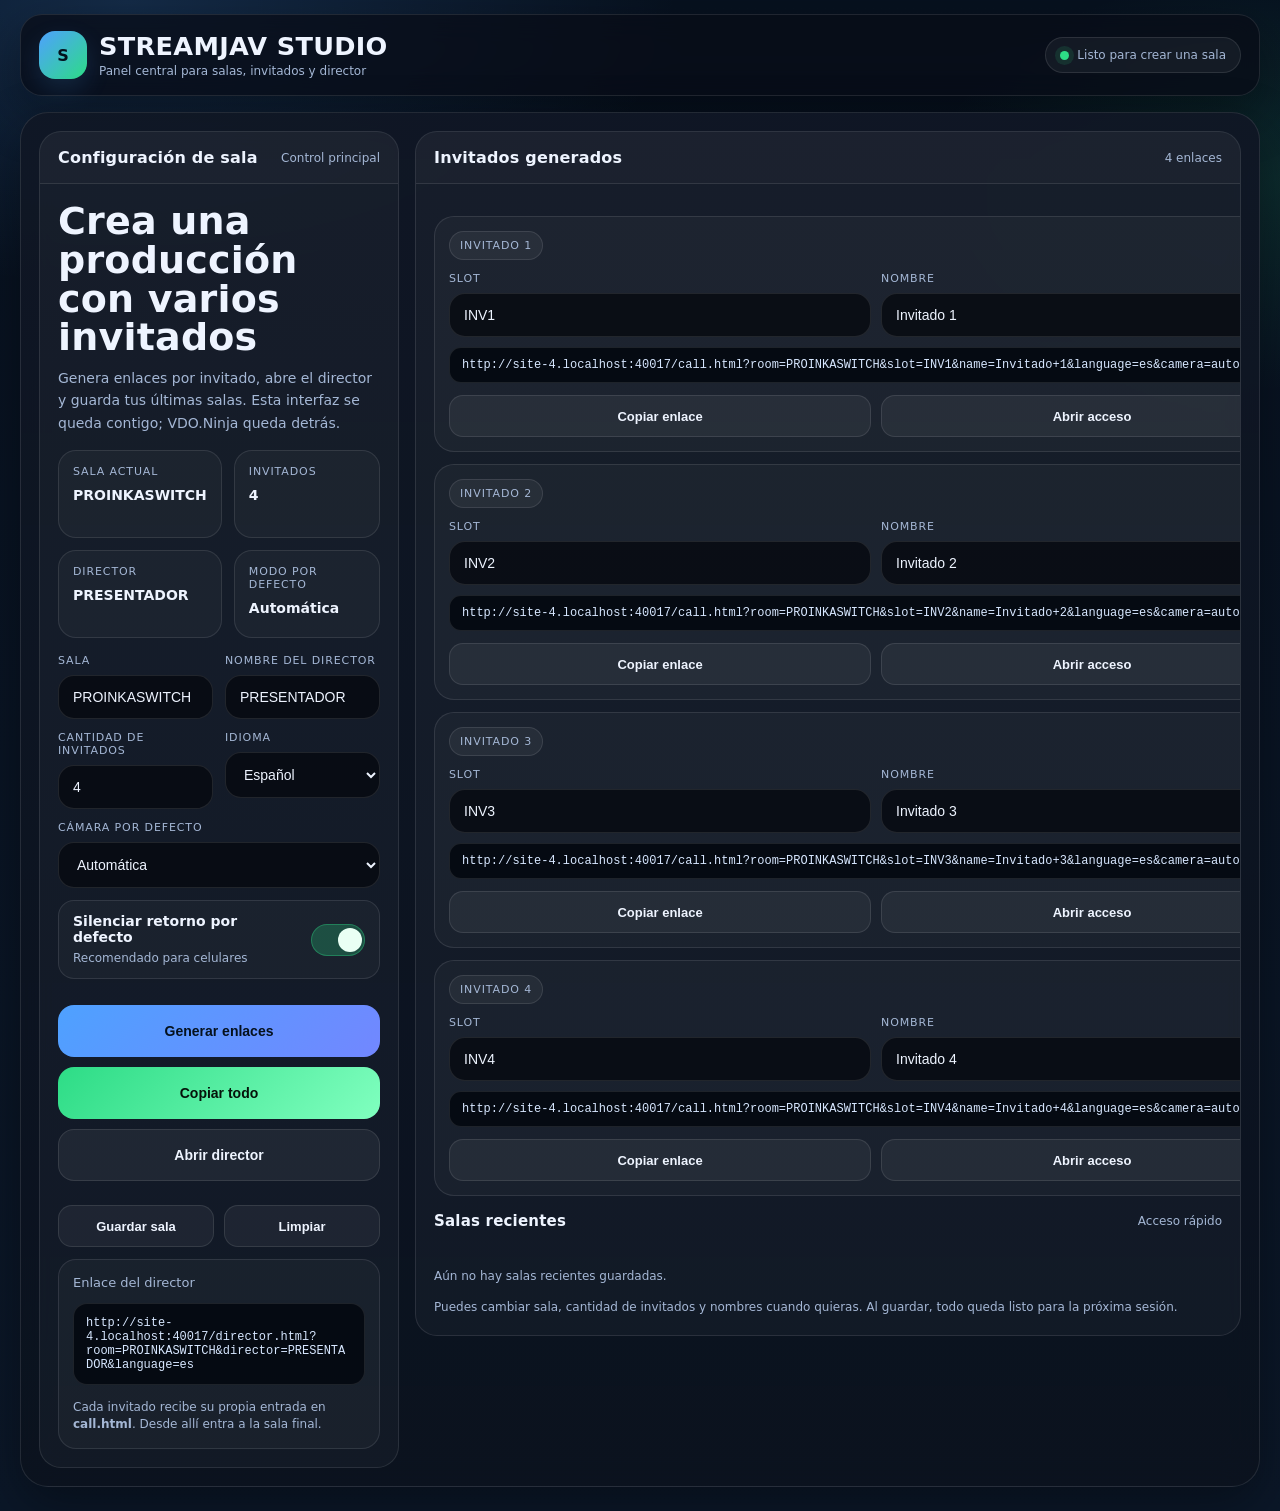
==== commit b8c56318: "Update index.html" ====
--- a/index.html
+++ b/index.html
@@ -2,41 +2,44 @@
 <html lang="es">
 <head>
   <meta charset="UTF-8" />
-  <meta name="viewport" content="width=device-width, initial-scale=1.0, maximum-scale=1.0" />
-  <title>VIDEOLLAMADAS PRO</title>
+  <meta name="viewport" content="width=device-width, initial-scale=1" />
+  <title>StreamJav Studio</title>
   <style>
     :root{
       --bg:#07111f;
       --bg2:#0b1728;
-      --card:rgba(16,24,39,.78);
+      --card:rgba(14,20,34,.86);
+      --card2:rgba(255,255,255,.04);
       --line:rgba(255,255,255,.10);
-      --text:#eaf2ff;
-      --muted:#9db0cf;
+      --text:#eef4ff;
+      --muted:#a4b7d5;
       --blue:#4ea1ff;
       --green:#2ddc86;
       --amber:#ffbf47;
       --red:#ff5d6c;
+      --shadow:0 18px 50px rgba(0,0,0,.35);
       --radius:24px;
-      --shadow:0 20px 60px rgba(0,0,0,.35);
-    }
-
-    * { box-sizing: border-box; }
-    html, body {
-      margin: 0;
-      min-height: 100%;
-      font-family: Inter, system-ui, -apple-system, Segoe UI, Roboto, Arial, sans-serif;
-      color: var(--text);
+    }
+
+    *{box-sizing:border-box}
+    html,body{
+      margin:0;
+      min-height:100%;
+      color:var(--text);
+      font-family:Inter,system-ui,-apple-system,Segoe UI,Roboto,Arial,sans-serif;
       background:
-        radial-gradient(1000px 500px at 20% 0%, rgba(78,161,255,.18), transparent 55%),
-        radial-gradient(700px 400px at 100% 10%, rgba(45,220,134,.12), transparent 50%),
+        radial-gradient(1000px 520px at 10% 0%, rgba(78,161,255,.18), transparent 55%),
+        radial-gradient(700px 420px at 100% 12%, rgba(45,220,134,.12), transparent 50%),
         linear-gradient(180deg, var(--bg), var(--bg2));
-      overflow-x: hidden;
-    }
-
-    .shell{
-      width: min(1080px, calc(100% - 20px));
-      margin: 0 auto;
-      padding: 14px 0 20px;
+      overflow-x:hidden;
+    }
+
+    .app{
+      width:min(1240px, calc(100% - 20px));
+      margin:0 auto;
+      padding:14px 0 24px;
+      padding-top:calc(14px + env(safe-area-inset-top));
+      padding-bottom:calc(24px + env(safe-area-inset-bottom));
     }
 
     .topbar{
@@ -44,211 +47,102 @@
       align-items:center;
       justify-content:space-between;
       gap:12px;
-      padding: 14px 16px;
-      border: 1px solid var(--line);
-      border-radius: 20px;
-      background: rgba(10,16,28,.76);
-      backdrop-filter: blur(14px);
-      box-shadow: var(--shadow);
-    }
-
-    .brand{
-      display:flex;
-      align-items:center;
-      gap:12px;
-      min-width: 0;
-    }
-
+      padding:16px 18px;
+      border:1px solid var(--line);
+      border-radius:22px;
+      background:rgba(8,13,23,.75);
+      backdrop-filter:blur(14px);
+      box-shadow:var(--shadow);
+    }
+
+    .brand{display:flex;align-items:center;gap:12px;min-width:0}
     .logo{
-      width:44px;
-      height:44px;
-      border-radius: 14px;
-      background: linear-gradient(135deg, var(--blue), var(--green));
-      color:#06111f;
+      width:48px;height:48px;border-radius:16px;
+      display:grid;place-items:center;
+      background:linear-gradient(135deg, var(--blue), var(--green));
+      color:#03111d;font-weight:900;flex:0 0 auto;
+      box-shadow:0 10px 24px rgba(78,161,255,.15);
+    }
+    .brand h1{margin:0;font-size:clamp(18px,2vw,26px);line-height:1.1;letter-spacing:.3px}
+    .brand p{margin:4px 0 0;color:var(--muted);font-size:12px;white-space:nowrap;overflow:hidden;text-overflow:ellipsis}
+    .status{
+      padding:10px 14px;border-radius:999px;background:rgba(255,255,255,.05);
+      border:1px solid var(--line);color:var(--muted);font-size:12px;
+      display:inline-flex;align-items:center;gap:8px;white-space:nowrap
+    }
+    .dot{width:9px;height:9px;border-radius:50%;background:var(--green);box-shadow:0 0 0 5px rgba(45,220,134,.12)}
+
+    .hero{
+      margin-top:16px;
+      padding:18px;
+      border:1px solid var(--line);
+      border-radius:28px;
+      background:linear-gradient(180deg, rgba(16,23,37,.96), rgba(11,18,30,.90));
+      box-shadow:var(--shadow);
+      backdrop-filter:blur(16px);
+    }
+
+    .grid{
       display:grid;
-      place-items:center;
-      font-weight:900;
-      flex: 0 0 auto;
-    }
-
-    .brand h1{
-      margin:0;
-      font-size: clamp(18px, 2.2vw, 24px);
-      line-height:1.1;
-      letter-spacing:.4px;
-    }
-
-    .brand p{
-      margin:4px 0 0;
-      color: var(--muted);
-      font-size: 12px;
-      white-space: nowrap;
-      overflow: hidden;
-      text-overflow: ellipsis;
-    }
-
-    .chip{
-      border:1px solid var(--line);
-      background: rgba(255,255,255,.05);
-      color: var(--muted);
-      padding: 10px 14px;
-      border-radius: 999px;
-      font-size: 12px;
-      white-space: nowrap;
-    }
-
-    .hero{
-      margin-top: 16px;
-      padding: 18px;
-      border: 1px solid var(--line);
-      border-radius: 28px;
-      background: linear-gradient(180deg, rgba(16,23,37,.94), rgba(11,18,30,.86));
-      box-shadow: var(--shadow);
-      backdrop-filter: blur(16px);
-    }
-
-    .hero-grid{
-      display:grid;
-      grid-template-columns: 1.25fr .95fr;
-      gap: 16px;
-    }
-
-    .hero-left, .hero-right, .card{
-      border:1px solid var(--line);
-      border-radius: 22px;
-      background: rgba(255,255,255,.03);
-    }
-
-    .hero-left{
-      padding: 18px;
-    }
-
-    .hero-right{
-      padding: 16px;
-    }
-
-    .hero h2{
-      margin: 0 0 10px;
-      font-size: clamp(26px, 3.4vw, 44px);
-      line-height: 1.02;
-    }
-
-    .hero .desc{
-      margin:0;
-      color: var(--muted);
-      line-height:1.6;
-      font-size: 14px;
-      max-width: 60ch;
-    }
+      grid-template-columns: 360px 1fr;
+      gap:16px;
+      align-items:start;
+    }
+
+    .panel{
+      border:1px solid var(--line);
+      border-radius:22px;
+      background:rgba(255,255,255,.03);
+      overflow:hidden;
+    }
+
+    .panel-head{
+      padding:16px 18px;
+      border-bottom:1px solid var(--line);
+      display:flex;justify-content:space-between;align-items:center;gap:12px;
+      background:rgba(255,255,255,.02);
+    }
+    .panel-head h2{margin:0;font-size:16px;letter-spacing:.2px}
+    .panel-head span{color:var(--muted);font-size:12px}
+
+    .panel-body{padding:18px}
+    .title{margin:0 0 10px;font-size:clamp(24px,3vw,38px);line-height:1.02;letter-spacing:.2px}
+    .subtitle{margin:0;color:var(--muted);line-height:1.6;font-size:14px}
 
     .stats{
       display:grid;
-      grid-template-columns: repeat(2, 1fr);
-      gap: 12px;
-    }
-
+      grid-template-columns:repeat(2,1fr);
+      gap:12px;
+      margin-top:16px;
+    }
     .stat{
-      padding: 14px;
-      border:1px solid var(--line);
-      border-radius: 18px;
-      background: rgba(255,255,255,.03);
-      min-height: 98px;
-    }
-
-    .stat .k{
-      color: var(--muted);
-      font-size: 11px;
-      text-transform: uppercase;
-      letter-spacing: .08em;
-      margin-bottom: 8px;
-    }
-
-    .stat .v{
-      font-size: 18px;
-      font-weight: 800;
-      line-height: 1.18;
-    }
-
-    .stat small{
-      display:block;
-      margin-top: 6px;
-      color: var(--muted);
-      font-size: 12px;
-      line-height: 1.35;
-    }
-
-    .layout{
-      margin-top: 16px;
-      display:grid;
-      grid-template-columns: 1.05fr .95fr;
-      gap: 16px;
-    }
-
-    .card{
-      overflow:hidden;
-      box-shadow: var(--shadow);
-      backdrop-filter: blur(16px);
-    }
-
-    .card-head{
-      padding: 16px 18px;
-      border-bottom: 1px solid var(--line);
-      display:flex;
-      justify-content:space-between;
-      align-items:center;
-      gap:12px;
-    }
-
-    .card-head h3{
-      margin:0;
-      font-size: 16px;
-      letter-spacing:.2px;
-    }
-
-    .card-head span{
-      color: var(--muted);
-      font-size: 12px;
-    }
-
-    .card-body{
-      padding: 18px;
-    }
-
-    .row{
-      display:grid;
-      grid-template-columns: 1fr 1fr;
-      gap: 12px;
-      margin-bottom: 12px;
-    }
-
-    .field{
-      display:flex;
-      flex-direction:column;
-      gap:8px;
-      margin-bottom: 12px;
-    }
-
-    label{
-      color: var(--muted);
-      font-size: 11px;
-      text-transform: uppercase;
-      letter-spacing: .08em;
-    }
-
-    input, select{
+      padding:14px;
+      border-radius:18px;
+      border:1px solid var(--line);
+      background:rgba(255,255,255,.03);
+      min-height:88px;
+    }
+    .stat .k{color:var(--muted);font-size:11px;text-transform:uppercase;letter-spacing:.08em;margin-bottom:8px}
+    .stat .v{font-size:14px;font-weight:800;line-height:1.4}
+
+    .form{display:grid;gap:12px}
+    .row{display:grid;grid-template-columns:1fr 1fr;gap:12px}
+    .field{display:flex;flex-direction:column;gap:8px}
+    label{color:var(--muted);font-size:11px;text-transform:uppercase;letter-spacing:.08em}
+
+    input,select,textarea{
       width:100%;
-      background: rgba(6,10,18,.82);
-      color: var(--text);
-      border:1px solid var(--line);
-      border-radius: 16px;
-      padding: 13px 14px;
+      background:rgba(7,11,18,.86);
+      color:var(--text);
+      border:1px solid var(--line);
+      border-radius:16px;
+      padding:13px 14px;
       outline:none;
-      font-size: 14px;
-    }
-
-    input:focus, select:focus{
-      border-color: rgba(78,161,255,.75);
-      box-shadow: 0 0 0 4px rgba(78,161,255,.10);
+      font-size:14px;
+    }
+    input:focus,select:focus,textarea:focus{
+      border-color:rgba(78,161,255,.75);
+      box-shadow:0 0 0 4px rgba(78,161,255,.10);
     }
 
     .toggle{
@@ -256,558 +150,676 @@
       align-items:center;
       justify-content:space-between;
       gap:12px;
-      padding: 12px 14px;
-      border:1px solid var(--line);
-      border-radius: 16px;
-      background: rgba(255,255,255,.03);
-      margin-bottom: 12px;
-    }
-
-    .toggle strong{
-      display:block;
-      margin-bottom: 2px;
-      font-size: 14px;
-    }
-
-    .toggle small{
-      color: var(--muted);
-      font-size: 12px;
-    }
-
+      padding:12px 14px;
+      border:1px solid var(--line);
+      border-radius:16px;
+      background:rgba(255,255,255,.03);
+    }
+    .toggle strong{display:block;margin-bottom:2px;font-size:14px}
+    .toggle small{color:var(--muted);font-size:12px}
     .switch{
-      width: 54px;
-      height: 32px;
-      border-radius: 999px;
-      background: rgba(255,255,255,.10);
-      position: relative;
-      border:1px solid var(--line);
-      cursor:pointer;
-      flex: 0 0 auto;
-      transition: .2s ease;
-    }
-
+      width:54px;height:32px;border-radius:999px;background:rgba(255,255,255,.10);
+      position:relative;border:1px solid var(--line);cursor:pointer;flex:0 0 auto;transition:.2s ease;
+    }
     .switch::after{
-      content:"";
-      position:absolute;
-      top:3px;
-      left:3px;
-      width:24px;
-      height:24px;
-      border-radius:50%;
-      background:white;
-      transition: .2s ease;
-    }
-
-    .switch.on{
-      background: rgba(45,220,134,.24);
-      border-color: rgba(45,220,134,.35);
-    }
-
-    .switch.on::after{
-      left:26px;
-      background:#eafff4;
-    }
-
-    .actions{
+      content:"";position:absolute;top:3px;left:3px;width:24px;height:24px;border-radius:50%;
+      background:white;transition:.2s ease;
+    }
+    .switch.on{background:rgba(45,220,134,.24);border-color:rgba(45,220,134,.35)}
+    .switch.on::after{left:26px;background:#eafff4}
+
+    .buttons{
+      display:flex;flex-wrap:wrap;gap:10px;margin-top:14px
+    }
+    .btn{
+      border:0;border-radius:16px;min-height:52px;padding:13px 16px;
+      font-weight:800;font-size:14px;cursor:pointer;flex:1 1 180px;
+      display:inline-flex;align-items:center;justify-content:center;gap:8px;
+      transition:transform .15s ease, opacity .15s ease;
+    }
+    .btn:active{transform:translateY(1px)}
+    .btn-blue{background:linear-gradient(135deg,var(--blue),#7287ff);color:#05111d}
+    .btn-green{background:linear-gradient(135deg,var(--green),#80ffbf);color:#05130a}
+    .btn-dark{background:rgba(255,255,255,.06);color:var(--text);border:1px solid var(--line)}
+    .btn-ghost{background:transparent;color:var(--text);border:1px solid var(--line)}
+    .btn:hover{opacity:.96}
+
+    .toolbar{
       display:flex;
       flex-wrap:wrap;
       gap:10px;
-      margin-top: 14px;
-    }
-
-    .btn{
-      border:0;
-      border-radius: 16px;
-      min-height: 50px;
-      padding: 13px 16px;
-      font-weight: 800;
-      font-size: 14px;
-      cursor:pointer;
-      flex: 1 1 180px;
-      display:inline-flex;
-      align-items:center;
-      justify-content:center;
-      gap: 8px;
-      transition: transform .15s ease, opacity .15s ease;
-    }
-
-    .btn:active{ transform: translateY(1px); }
-    .btn-green{
-      background: linear-gradient(135deg, var(--green), #80ffbf);
-      color:#05130a;
-    }
-    .btn-blue{
-      background: linear-gradient(135deg, var(--blue), #7287ff);
-      color:#05111d;
-    }
-    .btn-dark{
-      background: rgba(255,255,255,.06);
-      color: var(--text);
-      border:1px solid var(--line);
-    }
-
-    .preview{
-      margin-top: 14px;
-      padding: 14px;
-      border:1px solid var(--line);
-      border-radius: 16px;
-      background: rgba(6,10,18,.72);
-    }
-
-    .preview .title{
-      color: var(--muted);
-      font-size: 12px;
-      margin-bottom: 8px;
-    }
-
-    .preview .url{
-      font-family: ui-monospace, SFMono-Regular, Menlo, Consolas, monospace;
-      font-size: 12px;
-      line-height: 1.45;
-      color: #cfe2ff;
-      word-break: break-all;
-    }
-
-    .rightlist{
+      margin-top:12px;
+    }
+
+    .summary{
+      margin-top:12px;
+      padding:14px;
+      border-radius:18px;
+      border:1px solid var(--line);
+      background:rgba(255,255,255,.03);
+    }
+    .summary .line{font-size:13px;color:var(--muted);line-height:1.45}
+    .summary code{
+      display:block;
+      margin-top:10px;
+      padding:12px;
+      border-radius:14px;
+      background:#050a12;
+      border:1px solid var(--line);
+      color:#d7e7ff;
+      overflow:auto;
+      white-space:pre-wrap;
+      word-break:break-word;
+      font-size:12px;
+    }
+
+    .list{
       display:grid;
       gap:12px;
-    }
-
-    .info-box{
-      border:1px solid var(--line);
-      border-radius: 18px;
-      background: rgba(255,255,255,.03);
-      padding: 14px;
-    }
-
-    .info-box .t{
-      color: var(--muted);
-      font-size: 12px;
-      margin-bottom: 8px;
-      text-transform: uppercase;
-      letter-spacing: .08em;
-    }
-
-    .info-box .v{
-      font-size: 14px;
-      line-height: 1.5;
-      font-weight: 600;
-    }
-
-    .tally{
+      margin-top:14px;
+    }
+
+    .guest-card{
+      border:1px solid var(--line);
+      border-radius:20px;
+      background:rgba(255,255,255,.03);
+      padding:14px;
+    }
+    .guest-top{
       display:flex;
       align-items:center;
       justify-content:space-between;
-      gap:12px;
-      padding: 14px;
-      border:1px solid var(--line);
-      border-radius: 18px;
-      background: rgba(255,255,255,.03);
-    }
-
-    .lamp{
-      width:14px;
-      height:14px;
-      border-radius:50%;
-      background: var(--amber);
-      box-shadow: 0 0 0 6px rgba(255,191,71,.14);
-      flex: 0 0 auto;
-    }
-
-    .lamp.live{
-      background: var(--red);
-      box-shadow: 0 0 0 6px rgba(255,93,108,.16);
-    }
-
-    .footer{
-      margin-top: 16px;
-      color: var(--muted);
-      font-size: 12px;
-      text-align:center;
-      padding: 6px 0 2px;
-    }
-
-    .hidden{ display:none !important; }
-
-    @media (max-width: 920px){
-      .hero-grid,
-      .layout,
-      .row{
-        grid-template-columns: 1fr;
-      }
-      .topbar{
-        flex-direction: column;
-        align-items:flex-start;
-      }
-      .chip{
-        width:100%;
-      }
+      gap:10px;
+      margin-bottom:12px;
+    }
+    .badge{
+      display:inline-flex;
+      align-items:center;
+      gap:6px;
+      padding:7px 10px;
+      border-radius:999px;
+      background:rgba(255,255,255,.05);
+      border:1px solid var(--line);
+      color:var(--muted);
+      font-size:11px;
+      text-transform:uppercase;
+      letter-spacing:.08em;
+      white-space:nowrap;
+    }
+
+    .mini-actions{
+      display:flex;
+      gap:10px;
+      margin-top:12px;
+      flex-wrap:wrap;
+    }
+    .mini{
+      border:1px solid var(--line);
+      background:rgba(255,255,255,.05);
+      color:var(--text);
+      border-radius:14px;
+      min-height:42px;
+      padding:10px 12px;
+      font-size:13px;
+      font-weight:800;
+      cursor:pointer;
+      flex:1 1 120px;
+    }
+
+    .guest-grid{
+      display:grid;
+      grid-template-columns:1fr 1fr;
+      gap:10px;
+    }
+
+    .guest-link{
+      display:flex;
+      align-items:center;
+      gap:8px;
+      margin-top:10px;
+      font-size:12px;
+      color:var(--muted);
+      word-break:break-word;
+    }
+    .guest-link code{
+      display:block;
+      padding:10px 12px;
+      border-radius:12px;
+      background:#050a12;
+      border:1px solid var(--line);
+      color:#d7e7ff;
+      width:100%;
+      overflow:auto;
+      white-space:nowrap;
+    }
+
+    .recent{
+      margin-top:14px;
+      display:flex;
+      flex-wrap:wrap;
+      gap:10px;
+    }
+
+    .chip{
+      border:1px solid var(--line);
+      background:rgba(255,255,255,.04);
+      color:var(--text);
+      padding:10px 12px;
+      border-radius:999px;
+      font-weight:700;
+      cursor:pointer;
+      font-size:12px;
+    }
+
+    .footer-note{
+      margin-top:14px;
+      color:var(--muted);
+      font-size:12px;
+      line-height:1.45;
+    }
+
+    .hidden{display:none !important}
+
+    @media (max-width: 1100px){
+      .grid{grid-template-columns:1fr}
+    }
+    @media (max-width: 760px){
+      .topbar{flex-direction:column;align-items:flex-start}
+      .status{width:100%;justify-content:center}
+      .row,.stats,.guest-grid{grid-template-columns:1fr}
+      .btn,.mini{flex-basis:100%}
     }
   </style>
 </head>
 <body>
-  <div class="shell">
+  <div class="app">
     <div class="topbar">
       <div class="brand">
-        <div class="logo">V</div>
+        <div class="logo">S</div>
         <div style="min-width:0">
-          <h1>VIDEOLLAMADAS PRO</h1>
-          <p>Hub personalizado para invitados, director y operación en vivo</p>
+          <h1>STREAMJAV STUDIO</h1>
+          <p>Panel central para salas, invitados y director</p>
         </div>
       </div>
-      <div class="chip" id="topChip">Listo para abrir</div>
+      <div class="status"><span class="dot" id="stateDot"></span><span id="stateText">Listo para crear una sala</span></div>
     </div>
 
     <section class="hero">
-      <div class="hero-grid">
-        <div class="hero-left">
-          <h2>Diseño tipo app profesional</h2>
-          <p class="desc">
-            Esta portada se ve más como una aplicación y menos como un navegador. Desde aquí eliges sala, slot, calidad y modo. Luego abres VDO.Ninja con un solo toque.
-          </p>
+      <div class="grid">
+        <div class="panel">
+          <div class="panel-head">
+            <h2>Configuración de sala</h2>
+            <span>Control principal</span>
+          </div>
+          <div class="panel-body">
+            <h2 class="title">Crea una producción con varios invitados</h2>
+            <p class="subtitle">
+              Genera enlaces por invitado, abre el director y guarda tus últimas salas.
+              Esta interfaz se queda contigo; VDO.Ninja queda detrás.
+            </p>
+
+            <div class="stats">
+              <div class="stat">
+                <div class="k">Sala actual</div>
+                <div class="v" id="roomPreview">PROINKASWITCH</div>
+              </div>
+              <div class="stat">
+                <div class="k">Invitados</div>
+                <div class="v" id="guestCountPreview">4</div>
+              </div>
+              <div class="stat">
+                <div class="k">Director</div>
+                <div class="v" id="directorPreview">PRESENTADOR</div>
+              </div>
+              <div class="stat">
+                <div class="k">Modo por defecto</div>
+                <div class="v" id="cameraPreview">Automática</div>
+              </div>
+            </div>
+
+            <div class="form" style="margin-top:16px;">
+              <div class="row">
+                <div class="field">
+                  <label for="room">Sala</label>
+                  <input id="room" placeholder="PROINKASWITCH" />
+                </div>
+                <div class="field">
+                  <label for="directorName">Nombre del director</label>
+                  <input id="directorName" placeholder="Presentador" />
+                </div>
+              </div>
+
+              <div class="row">
+                <div class="field">
+                  <label for="guestCount">Cantidad de invitados</label>
+                  <input id="guestCount" type="number" min="1" max="12" value="4" />
+                </div>
+                <div class="field">
+                  <label for="language">Idioma</label>
+                  <select id="language">
+                    <option value="es">Español</option>
+                    <option value="en">English</option>
+                    <option value="pt">Português</option>
+                  </select>
+                </div>
+              </div>
+
+              <div class="field">
+                <label for="cameraMode">Cámara por defecto</label>
+                <select id="cameraMode">
+                  <option value="auto">Automática</option>
+                  <option value="front">Frontal</option>
+                  <option value="back">Trasera</option>
+                </select>
+              </div>
+
+              <div class="toggle">
+                <div>
+                  <strong>Silenciar retorno por defecto</strong>
+                  <small>Recomendado para celulares</small>
+                </div>
+                <div id="muteSwitch" class="switch on" role="switch" aria-checked="true" tabindex="0"></div>
+              </div>
+
+              <div class="buttons">
+                <button class="btn btn-blue" id="generateBtn">Generar enlaces</button>
+                <button class="btn btn-green" id="copyAllBtn">Copiar todo</button>
+                <button class="btn btn-dark" id="openDirectorBtn">Abrir director</button>
+              </div>
+
+              <div class="toolbar">
+                <button class="mini" id="saveRoomBtn">Guardar sala</button>
+                <button class="mini" id="resetBtn">Limpiar</button>
+              </div>
+            </div>
+
+            <div class="summary">
+              <div class="line">Enlace del director</div>
+              <code id="directorLinkBox">—</code>
+              <div class="footer-note">
+                Cada invitado recibe su propia entrada en <b>call.html</b>. Desde allí entra a la sala final.
+              </div>
+            </div>
+          </div>
         </div>
 
-        <div class="hero-right">
-          <div class="stats">
-            <div class="stat">
-              <div class="k">Modo actual</div>
-              <div class="v" id="statMode">INVITADO</div>
-              <small id="statModeSub">Acceso de cámara y micrófono</small>
+        <div class="panel">
+          <div class="panel-head">
+            <h2>Invitados generados</h2>
+            <span id="guestListCount">0 enlaces</span>
+          </div>
+          <div class="panel-body">
+            <div id="guestList" class="list"></div>
+
+            <div style="margin-top:16px;">
+              <div class="panel-head" style="padding:0 0 10px;border:0;background:transparent;">
+                <h2 style="font-size:15px;margin:0;">Salas recientes</h2>
+                <span>Acceso rápido</span>
+              </div>
+              <div id="recentRooms" class="recent"></div>
             </div>
-            <div class="stat">
-              <div class="k">Sala</div>
-              <div class="v" id="statRoom">PROINKASWITCH</div>
-              <small>Nombre de sala activo</small>
-            </div>
-            <div class="stat">
-              <div class="k">Slot</div>
-              <div class="v" id="statSlot">INV1</div>
-              <small>Identificador del usuario</small>
-            </div>
-            <div class="stat">
-              <div class="k">Calidad</div>
-              <div class="v" id="statQ">400 kbps</div>
-              <small>Retorno / monitoreo</small>
+
+            <div class="footer-note">
+              Puedes cambiar sala, cantidad de invitados y nombres cuando quieras. Al guardar, todo queda listo para la próxima sesión.
             </div>
           </div>
         </div>
       </div>
     </section>
-
-    <section class="layout">
-      <div class="card">
-        <div class="card-head">
-          <h3>Acceso</h3>
-          <span>Configuración rápida</span>
-        </div>
-        <div class="card-body">
-          <div class="row">
+  </div>
+
+  <script>
+    const STORAGE_KEY = "streamjav_hub_v2";
+    const $ = (id) => document.getElementById(id);
+
+    const CALL_PAGE = new URL("call.html", window.location.href).href;
+    const DIRECTOR_PAGE = new URL("director.html", window.location.href).href;
+
+    const defaultState = () => ({
+      room: "PROINKASWITCH",
+      directorName: "PRESENTADOR",
+      guestCount: 4,
+      language: "es",
+      cameraMode: "auto",
+      mute: true,
+      guests: Array.from({ length: 4 }, (_, i) => ({
+        slot: `INV${i + 1}`,
+        name: `Invitado ${i + 1}`
+      })),
+      recentRooms: []
+    });
+
+    let state = loadState();
+
+    function clampCount(n){
+      const value = Number.parseInt(n, 10);
+      if (Number.isNaN(value)) return 1;
+      return Math.max(1, Math.min(12, value));
+    }
+
+    function loadState(){
+      try{
+        const raw = localStorage.getItem(STORAGE_KEY);
+        if (!raw) return defaultState();
+        const saved = JSON.parse(raw);
+        const base = defaultState();
+
+        const merged = {
+          ...base,
+          ...saved,
+          guests: Array.isArray(saved.guests) && saved.guests.length
+            ? saved.guests
+            : base.guests,
+          recentRooms: Array.isArray(saved.recentRooms) ? saved.recentRooms : []
+        };
+
+        merged.guestCount = clampCount(merged.guestCount || merged.guests.length || 1);
+        merged.guests = normalizeGuests(merged.guests, merged.guestCount);
+        return merged;
+      } catch (e) {
+        return defaultState();
+      }
+    }
+
+    function saveState(){
+      localStorage.setItem(STORAGE_KEY, JSON.stringify(state));
+    }
+
+    function normalizeGuests(list, count){
+      const out = [];
+      for (let i = 0; i < count; i++){
+        const existing = list[i] || {};
+        out.push({
+          slot: String(existing.slot || `INV${i + 1}`).trim() || `INV${i + 1}`,
+          name: String(existing.name || `Invitado ${i + 1}`).trim() || `Invitado ${i + 1}`
+        });
+      }
+      return out;
+    }
+
+    function updatePreview(){
+      $("roomPreview").textContent = state.room || "PROINKASWITCH";
+      $("guestCountPreview").textContent = String(state.guestCount);
+      $("directorPreview").textContent = state.directorName || "PRESENTADOR";
+      $("cameraPreview").textContent =
+        state.cameraMode === "front" ? "Frontal" :
+        state.cameraMode === "back" ? "Trasera" : "Automática";
+      $("guestListCount").textContent = `${state.guestCount} enlace${state.guestCount === 1 ? "" : "s"}`;
+      $("directorLinkBox").textContent = buildDirectorUrl();
+    }
+
+    function buildGuestUrl(slot, name){
+      const url = new URL(CALL_PAGE);
+      url.searchParams.set("room", state.room || "PROINKASWITCH");
+      url.searchParams.set("slot", slot || "INV1");
+      url.searchParams.set("name", name || slot || "Invitado");
+      url.searchParams.set("language", state.language || "es");
+      if (state.cameraMode) url.searchParams.set("camera", state.cameraMode);
+      if (state.mute) url.searchParams.set("mute", "1");
+      return url.toString();
+    }
+
+    function buildDirectorUrl(){
+      const url = new URL(DIRECTOR_PAGE);
+      url.searchParams.set("room", state.room || "PROINKASWITCH");
+      url.searchParams.set("director", state.directorName || "PRESENTADOR");
+      url.searchParams.set("language", state.language || "es");
+      return url.toString();
+    }
+
+    function setSwitch(on){
+      state.mute = on;
+      $("muteSwitch").classList.toggle("on", on);
+      $("muteSwitch").setAttribute("aria-checked", on ? "true" : "false");
+      updatePreview();
+      saveState();
+    }
+
+    function syncInputs(){
+      $("room").value = state.room;
+      $("directorName").value = state.directorName;
+      $("guestCount").value = state.guestCount;
+      $("language").value = state.language;
+      $("cameraMode").value = state.cameraMode;
+      setSwitch(Boolean(state.mute));
+    }
+
+    function renderGuests(){
+      const container = $("guestList");
+      container.innerHTML = "";
+
+      state.guests.forEach((guest, idx) => {
+        const card = document.createElement("div");
+        card.className = "guest-card";
+        const guestUrl = buildGuestUrl(guest.slot, guest.name);
+
+        card.innerHTML = `
+          <div class="guest-top">
+            <div class="badge">Invitado ${idx + 1}</div>
+            <div class="badge">${escapeHtml(guest.slot)}</div>
+          </div>
+
+          <div class="guest-grid">
             <div class="field">
-              <label for="mode">Modo</label>
-              <select id="mode">
-                <option value="guest" selected>Invitado</option>
-                <option value="presenter">Director / Presentador</option>
-              </select>
+              <label>Slot</label>
+              <input data-index="${idx}" data-field="slot" value="${escapeAttr(guest.slot)}" />
             </div>
             <div class="field">
-              <label for="room">Sala</label>
-              <input id="room" value="PROINKASWITCH" />
+              <label>Nombre</label>
+              <input data-index="${idx}" data-field="name" value="${escapeAttr(guest.name)}" />
             </div>
           </div>
 
-          <div class="row">
-            <div class="field">
-              <label for="slot">Slot / ID</label>
-              <input id="slot" value="INV1" />
-            </div>
-            <div class="field">
-              <label for="name">Nombre visible</label>
-              <input id="name" value="INV 1" />
-            </div>
+          <div class="guest-link">
+            <code>${escapeHtml(guestUrl)}</code>
           </div>
 
-          <div id="guestPanel">
-            <div class="row">
-              <div class="field">
-                <label for="bitrate">Roombitrate (kbps)</label>
-                <input id="bitrate" type="number" min="100" step="50" value="400" />
-              </div>
-              <div class="field">
-                <label for="maxheight">Max height</label>
-                <input id="maxheight" type="number" min="180" step="60" value="360" />
-              </div>
-            </div>
-
-            <div class="row">
-              <div class="field">
-                <label for="framerate">Framerate</label>
-                <input id="framerate" type="number" min="10" step="1" value="20" />
-              </div>
-              <div class="field">
-                <label for="language">Idioma</label>
-                <input id="language" value="es" />
-              </div>
-            </div>
-
-            <div class="toggle">
-              <div>
-                <strong>Silenciar retorno</strong>
-                <small>Útil para invitados en celular</small>
-              </div>
-              <div id="muteSwitch" class="switch on" role="switch" aria-checked="true" tabindex="0"></div>
-            </div>
-
-            <div class="toggle">
-              <div>
-                <strong>Auto abrir acceso</strong>
-                <small>Entrar directo al presionar el botón</small>
-              </div>
-              <div id="autoSwitch" class="switch on" role="switch" aria-checked="true" tabindex="0"></div>
-            </div>
+          <div class="mini-actions">
+            <button class="mini" data-action="copy" data-index="${idx}">Copiar enlace</button>
+            <button class="mini" data-action="open" data-index="${idx}">Abrir acceso</button>
           </div>
-
-          <div id="presenterPanel" class="hidden">
-            <div class="row">
-              <div class="field">
-                <label for="vlabel">Video label</label>
-                <input id="vlabel" value="vMix Video" />
-              </div>
-              <div class="field">
-                <label for="alabel">Audio label</label>
-                <input id="alabel" value="Line 1 (Virtual Audio Cable)" />
-              </div>
-            </div>
-
-            <div class="toggle">
-              <div>
-                <strong>Auto abrir director</strong>
-                <small>Abre el panel de director automáticamente</small>
-              </div>
-              <div id="autoPresenterSwitch" class="switch on" role="switch" aria-checked="true" tabindex="0"></div>
-            </div>
-          </div>
-
-          <div class="actions">
-            <button class="btn btn-green" id="openBtn">Abrir acceso</button>
-            <button class="btn btn-blue" id="copyBtn">Copiar enlace</button>
-            <button class="btn btn-dark" id="resetBtn">Restablecer</button>
-          </div>
-
-          <div class="preview">
-            <div class="title">Enlace generado</div>
-            <div class="url" id="previewUrl">—</div>
-          </div>
-        </div>
-      </div>
-
-      <div class="rightlist">
-        <div class="card">
-          <div class="card-head">
-            <h3>Operación</h3>
-            <span>Estado del panel</span>
-          </div>
-          <div class="card-body">
-            <div class="tally">
-              <div>
-                <strong style="display:block;font-size:14px;margin-bottom:2px;">Tally</strong>
-                <small id="tallyText" style="color:var(--muted);font-size:12px;">PREVIEW</small>
-              </div>
-              <div id="tallyLamp" class="lamp"></div>
-            </div>
-
-            <div style="height:12px"></div>
-
-            <div class="info-box">
-              <div class="t">Estado</div>
-              <div class="v" id="connText">Enlace listo para abrir</div>
-            </div>
-
-            <div style="height:12px"></div>
-
-            <div class="info-box">
-              <div class="t">Cómo funciona</div>
-              <div class="v">
-                En modo invitado se genera un enlace limpio con cámara, micrófono y retorno controlado. En modo director se abre el acceso de presentación con marca propia.
-              </div>
-            </div>
-          </div>
-        </div>
-
-        <div class="card">
-          <div class="card-head">
-            <h3>Vista previa rápida</h3>
-            <span>Tu URL pública</span>
-          </div>
-          <div class="card-body">
-            <div class="info-box">
-              <div class="t">Base</div>
-              <div class="v" style="word-break:break-all;">
-                https://oscarabadvalverde2024-commits.github.io/VIDEOLLAMADASPRO/
-              </div>
-            </div>
-            <div style="height:12px"></div>
-            <div class="info-box">
-              <div class="t">Ejemplo invitado</div>
-              <div class="v" style="font-family: ui-monospace, SFMono-Regular, Menlo, Consolas, monospace; font-size:13px; line-height:1.55;">
-                ?mode=guest&amp;room=PROINKASWITCH&amp;slot=INV1
-              </div>
-            </div>
-            <div style="height:12px"></div>
-            <div class="info-box">
-              <div class="t">Ejemplo director</div>
-              <div class="v" style="font-family: ui-monospace, SFMono-Regular, Menlo, Consolas, monospace; font-size:13px; line-height:1.55;">
-                ?mode=presenter&amp;room=PROINKASWITCH
-              </div>
-            </div>
-          </div>
-        </div>
-      </div>
-    </section>
-
-    <div class="footer">Portal personalizado para acceso rápido y limpio</div>
-  </div>
-
-  <script>
-    const $ = (id) => document.getElementById(id);
-
-    const params = new URLSearchParams(window.location.search);
-
-    $("mode").value = params.get("mode") || "guest";
-    $("room").value = params.get("room") || "PROINKASWITCH";
-    $("slot").value = params.get("slot") || "INV1";
-    $("name").value = params.get("name") || "INV 1";
-    $("bitrate").value = params.get("bitrate") || "400";
-    $("maxheight").value = params.get("maxheight") || "360";
-    $("framerate").value = params.get("framerate") || "20";
-    $("language").value = params.get("language") || "es";
-    $("vlabel").value = params.get("vlabel") || "vMix Video";
-    $("alabel").value = params.get("alabel") || "Line 1 (Virtual Audio Cable)";
-
-    const switches = {
-      mute: { el: $("muteSwitch"), value: (params.get("mute") ?? "1") !== "0" },
-      auto: { el: $("autoSwitch"), value: (params.get("auto") ?? "1") !== "0" },
-      autoPresenter: { el: $("autoPresenterSwitch"), value: (params.get("autopresenter") ?? "1") !== "0" }
-    };
-
-    function setSwitch(sw, on){
-      sw.value = on;
-      sw.el.classList.toggle("on", on);
-      sw.el.setAttribute("aria-checked", on ? "true" : "false");
-    }
-
-    function toggleSwitch(sw){
-      setSwitch(sw, !sw.value);
-      refreshUI();
-    }
-
-    function wireSwitch(el, sw){
-      el.addEventListener("click", () => toggleSwitch(sw));
-      el.addEventListener("keydown", (e) => {
-        if(e.key === "Enter" || e.key === " "){
-          e.preventDefault();
-          toggleSwitch(sw);
-        }
+        `;
+
+        container.appendChild(card);
       });
-    }
-
-    wireSwitch(switches.mute.el, switches.mute);
-    wireSwitch(switches.auto.el, switches.auto);
-    wireSwitch(switches.autoPresenter.el, switches.autoPresenter);
-
-    function guestUrl(){
-      const room = encodeURIComponent($("room").value.trim() || "PROINKASWITCH");
-      const slot = encodeURIComponent($("slot").value.trim() || "INV1");
-      const name = encodeURIComponent($("name").value.trim() || "INV 1");
-      const bitrate = encodeURIComponent($("bitrate").value.trim() || "400");
-      const maxheight = encodeURIComponent($("maxheight").value.trim() || "360");
-      const framerate = encodeURIComponent($("framerate").value.trim() || "20");
-      const language = encodeURIComponent($("language").value.trim() || "es");
-      const mute = switches.mute.value ? "&mute" : "";
-      const auto = switches.auto.value ? "&autostart&autoplay" : "";
-
-      return `https://vdo.ninja/?room=${room}&push=${slot}&webcam&roombitrate=${bitrate}&maxheight=${maxheight}&framerate=${framerate}&language=${language}&header=SALA&btntxt=ENTRAR&clean&name=${name}${mute}${auto}`;
-    }
-
-    function presenterUrl(){
-      const room = encodeURIComponent($("room").value.trim() || "PROINKASWITCH");
-      const vlabel = encodeURIComponent($("vlabel").value.trim() || "vMix Video");
-      const alabel = encodeURIComponent($("alabel").value.trim() || "Line 1 (Virtual Audio Cable)");
-      const autoPresenter = switches.autoPresenter.value ? "&autoplay=1&autostart=1" : "";
-      return `https://vdo.ninja/?director=${room}&vlabel=${vlabel}&alabel=${alabel}&push&directorstfu=1&webcam=1&cleanoutput=1${autoPresenter}`;
-    }
-
-    function buildUrl(){
-      return $("mode").value === "presenter" ? presenterUrl() : guestUrl();
-    }
-
-    function refreshUI(){
-      const mode = $("mode").value;
-      $("guestPanel").classList.toggle("hidden", mode !== "guest");
-      $("presenterPanel").classList.toggle("hidden", mode !== "presenter");
-
-      const room = $("room").value.trim() || "PROINKASWITCH";
-      const slot = $("slot").value.trim() || "INV1";
-      const bitrate = $("bitrate").value.trim() || "400";
-
-      $("statMode").textContent = mode === "presenter" ? "DIRECTOR" : "INVITADO";
-      $("statModeSub").textContent = mode === "presenter" ? "Panel de presentador" : "Acceso de cámara y micrófono";
-      $("statRoom").textContent = room;
-      $("statSlot").textContent = slot;
-      $("statQ").textContent = mode === "presenter" ? "Programa" : `${bitrate} kbps`;
-
-      const live = mode === "presenter";
-      $("tallyText").textContent = live ? "EN VIVO" : "PREVIEW";
-      $("tallyLamp").classList.toggle("live", live);
-
-      $("connText").textContent = "Enlace listo para abrir";
-      $("topChip").textContent = mode === "presenter" ? "Modo director listo" : "Modo invitado listo";
-      $("previewUrl").textContent = buildUrl();
-    }
-
-    async function copyLink(){
-      const url = buildUrl();
+
+      container.querySelectorAll("input[data-field]").forEach(input => {
+        input.addEventListener("input", (e) => {
+          const index = Number(e.target.dataset.index);
+          const field = e.target.dataset.field;
+          state.guests[index][field] = e.target.value;
+          updatePreview();
+          saveState();
+          renderGuests();
+        });
+      });
+
+      container.querySelectorAll("button[data-action]").forEach(btn => {
+        btn.addEventListener("click", async () => {
+          const index = Number(btn.dataset.index);
+          const guest = state.guests[index];
+          const url = buildGuestUrl(guest.slot, guest.name);
+
+          if (btn.dataset.action === "copy") {
+            await copyText(url);
+            toast("Enlace del invitado copiado");
+          } else {
+            window.open(url, "_blank", "noopener,noreferrer");
+          }
+        });
+      });
+    }
+
+    function renderRecentRooms(){
+      const recent = $("recentRooms");
+      recent.innerHTML = "";
+
+      const rooms = state.recentRooms.slice(0, 8);
+      if (!rooms.length){
+        recent.innerHTML = `<div class="footer-note">Aún no hay salas recientes guardadas.</div>`;
+        return;
+      }
+
+      rooms.forEach(room => {
+        const chip = document.createElement("button");
+        chip.className = "chip";
+        chip.textContent = room;
+        chip.onclick = () => {
+          state.room = room;
+          refreshFromState();
+          toast(`Sala cargada: ${room}`);
+        };
+        recent.appendChild(chip);
+      });
+    }
+
+    function refreshFromState(){
+      state.guestCount = clampCount(state.guestCount);
+      state.guests = normalizeGuests(state.guests, state.guestCount);
+
+      syncInputs();
+      updatePreview();
+      renderGuests();
+      renderRecentRooms();
+      saveState();
+    }
+
+    async function copyText(text){
       try{
-        await navigator.clipboard.writeText(url);
-        $("connText").textContent = "Enlace copiado al portapapeles";
-        $("topChip").textContent = "Enlace copiado";
-      } catch(e){
-        $("connText").textContent = "No se pudo copiar automáticamente";
-        $("topChip").textContent = "Copiado no disponible";
+        await navigator.clipboard.writeText(text);
+      } catch (e) {
+        const ta = document.createElement("textarea");
+        ta.value = text;
+        document.body.appendChild(ta);
+        ta.select();
+        document.execCommand("copy");
+        ta.remove();
       }
     }
 
-    function openLink(){
-      const url = buildUrl();
-      $("connText").textContent = "Abriendo acceso...";
-      $("topChip").textContent = "Abriendo";
-      window.location.replace(url);
-    }
-
-    $("mode").addEventListener("change", refreshUI);
-    ["room","slot","name","bitrate","maxheight","framerate","language","vlabel","alabel"].forEach(id => {
-      $(id).addEventListener("input", refreshUI);
-    });
-
-    $("openBtn").addEventListener("click", openLink);
-    $("copyBtn").addEventListener("click", copyLink);
+    function toast(message){
+      $("stateText").textContent = message;
+      $("stateDot").style.background = "var(--green)";
+      setTimeout(() => {
+        $("stateText").textContent = "Listo";
+      }, 1400);
+    }
+
+    function escapeHtml(value){
+      return String(value ?? "")
+        .replaceAll("&", "&amp;")
+        .replaceAll("<", "&lt;")
+        .replaceAll(">", "&gt;")
+        .replaceAll('"', "&quot;")
+        .replaceAll("'", "&#39;");
+    }
+
+    function escapeAttr(value){
+      return String(value ?? "").replaceAll('"', "&quot;");
+    }
+
+    $("room").addEventListener("input", () => {
+      state.room = $("room").value.trim() || "PROINKASWITCH";
+      updatePreview();
+      renderGuests();
+      renderRecentRooms();
+      saveState();
+    });
+
+    $("directorName").addEventListener("input", () => {
+      state.directorName = $("directorName").value.trim() || "PRESENTADOR";
+      updatePreview();
+      saveState();
+    });
+
+    $("guestCount").addEventListener("input", () => {
+      state.guestCount = clampCount($("guestCount").value);
+      state.guests = normalizeGuests(state.guests, state.guestCount);
+      refreshFromState();
+    });
+
+    $("language").addEventListener("change", () => {
+      state.language = $("language").value;
+      updatePreview();
+      renderGuests();
+      saveState();
+    });
+
+    $("cameraMode").addEventListener("change", () => {
+      state.cameraMode = $("cameraMode").value;
+      updatePreview();
+      renderGuests();
+      saveState();
+    });
+
+    $("muteSwitch").addEventListener("click", () => setSwitch(!state.mute));
+    $("muteSwitch").addEventListener("keydown", (e) => {
+      if (e.key === "Enter" || e.key === " ") {
+        e.preventDefault();
+        setSwitch(!state.mute);
+      }
+    });
+
+    $("generateBtn").addEventListener("click", () => {
+      state.guests = normalizeGuests(state.guests, state.guestCount);
+      refreshFromState();
+      toast("Enlaces actualizados");
+    });
+
+    $("copyAllBtn").addEventListener("click", async () => {
+      const lines = [
+        `Sala: ${state.room}`,
+        `Director: ${state.directorName}`,
+        `Director link: ${buildDirectorUrl()}`,
+        "",
+        ...state.guests.map((guest, idx) => {
+          return `Invitado ${idx + 1} (${guest.slot} - ${guest.name}): ${buildGuestUrl(guest.slot, guest.name)}`;
+        })
+      ].join("\n");
+
+      await copyText(lines);
+      toast("Todo copiado al portapapeles");
+    });
+
+    $("openDirectorBtn").addEventListener("click", () => {
+      window.open(buildDirectorUrl(), "_blank", "noopener,noreferrer");
+    });
+
+    $("saveRoomBtn").addEventListener("click", () => {
+      const room = (state.room || "").trim();
+      if (!room) return;
+      state.recentRooms = [room, ...state.recentRooms.filter(r => r !== room)].slice(0, 8);
+      saveState();
+      renderRecentRooms();
+      toast("Sala guardada");
+    });
+
     $("resetBtn").addEventListener("click", () => {
-      $("mode").value = "guest";
-      $("room").value = "PROINKASWITCH";
-      $("slot").value = "INV1";
-      $("name").value = "INV 1";
-      $("bitrate").value = "400";
-      $("maxheight").value = "360";
-      $("framerate").value = "20";
-      $("language").value = "es";
-      $("vlabel").value = "vMix Video";
-      $("alabel").value = "Line 1 (Virtual Audio Cable)";
-      setSwitch(switches.mute, true);
-      setSwitch(switches.auto, true);
-      setSwitch(switches.autoPresenter, true);
-      refreshUI();
-    });
-
-    refreshUI();
+      if (!confirm("¿Limpiar la configuración actual?")) return;
+      state = defaultState();
+      saveState();
+      syncInputs();
+      refreshFromState();
+      toast("Configuración reiniciada");
+    });
+
+    function init(){
+      state.room = state.room || "PROINKASWITCH";
+      state.directorName = state.directorName || "PRESENTADOR";
+      state.guestCount = clampCount(state.guestCount || 4);
+      state.language = state.language || "es";
+      state.cameraMode = state.cameraMode || "auto";
+      state.mute = Boolean(state.mute);
+      state.guests = normalizeGuests(state.guests || [], state.guestCount);
+      state.recentRooms = Array.isArray(state.recentRooms) ? state.recentRooms : [];
+
+      syncInputs();
+      refreshFromState();
+      $("stateText").textContent = "Listo para crear una sala";
+      $("stateDot").style.background = "var(--green)";
+    }
+
+    init();
   </script>
 </body>
 </html>
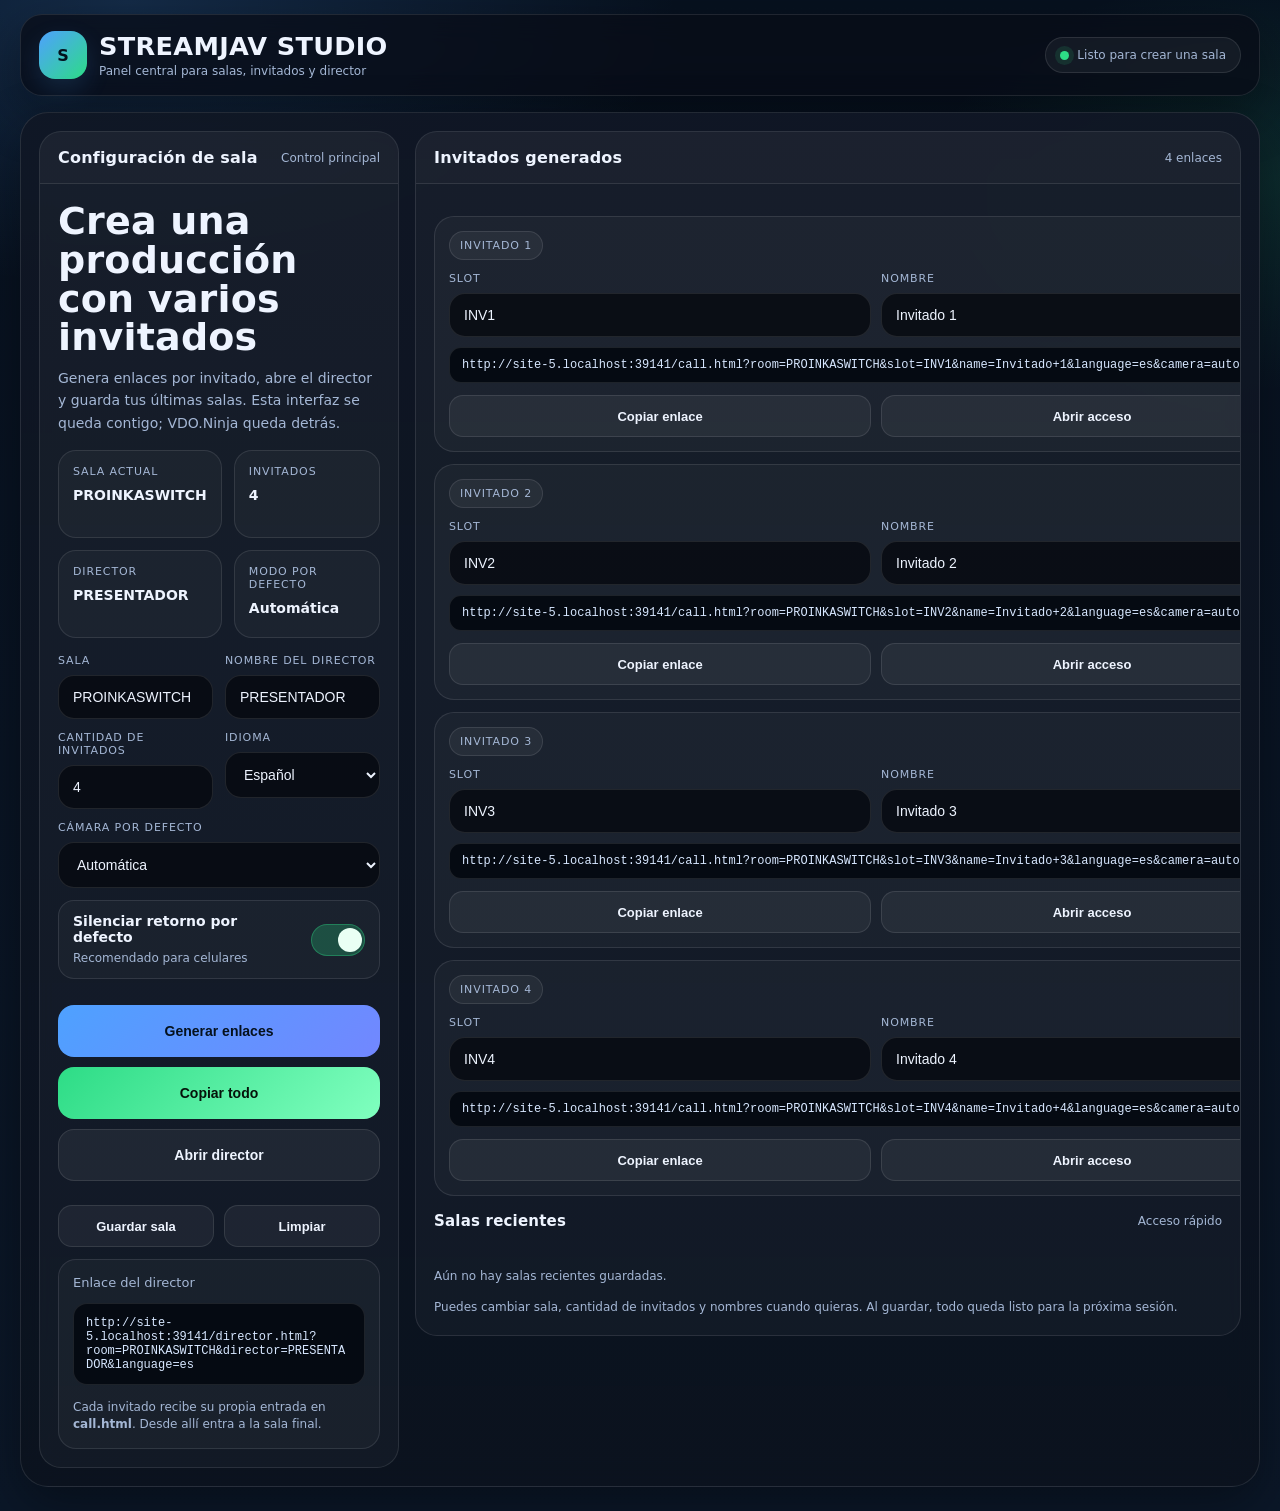
==== commit adc91322: "Update index.html" ====
--- a/index.html
+++ b/index.html
@@ -9,18 +9,14 @@
       --bg:#07111f;
       --bg2:#0b1728;
       --card:rgba(14,20,34,.86);
-      --card2:rgba(255,255,255,.04);
       --line:rgba(255,255,255,.10);
       --text:#eef4ff;
       --muted:#a4b7d5;
       --blue:#4ea1ff;
       --green:#2ddc86;
       --amber:#ffbf47;
-      --red:#ff5d6c;
       --shadow:0 18px 50px rgba(0,0,0,.35);
-      --radius:24px;
-    }
-
+    }
     *{box-sizing:border-box}
     html,body{
       margin:0;
@@ -31,9 +27,7 @@
         radial-gradient(1000px 520px at 10% 0%, rgba(78,161,255,.18), transparent 55%),
         radial-gradient(700px 420px at 100% 12%, rgba(45,220,134,.12), transparent 50%),
         linear-gradient(180deg, var(--bg), var(--bg2));
-      overflow-x:hidden;
-    }
-
+    }
     .app{
       width:min(1240px, calc(100% - 20px));
       margin:0 auto;
@@ -41,7 +35,6 @@
       padding-top:calc(14px + env(safe-area-inset-top));
       padding-bottom:calc(24px + env(safe-area-inset-bottom));
     }
-
     .topbar{
       display:flex;
       align-items:center;
@@ -54,7 +47,6 @@
       backdrop-filter:blur(14px);
       box-shadow:var(--shadow);
     }
-
     .brand{display:flex;align-items:center;gap:12px;min-width:0}
     .logo{
       width:48px;height:48px;border-radius:16px;
@@ -71,7 +63,6 @@
       display:inline-flex;align-items:center;gap:8px;white-space:nowrap
     }
     .dot{width:9px;height:9px;border-radius:50%;background:var(--green);box-shadow:0 0 0 5px rgba(45,220,134,.12)}
-
     .hero{
       margin-top:16px;
       padding:18px;
@@ -81,21 +72,18 @@
       box-shadow:var(--shadow);
       backdrop-filter:blur(16px);
     }
-
     .grid{
       display:grid;
       grid-template-columns: 360px 1fr;
       gap:16px;
       align-items:start;
     }
-
     .panel{
       border:1px solid var(--line);
       border-radius:22px;
       background:rgba(255,255,255,.03);
       overflow:hidden;
     }
-
     .panel-head{
       padding:16px 18px;
       border-bottom:1px solid var(--line);
@@ -104,11 +92,9 @@
     }
     .panel-head h2{margin:0;font-size:16px;letter-spacing:.2px}
     .panel-head span{color:var(--muted);font-size:12px}
-
     .panel-body{padding:18px}
     .title{margin:0 0 10px;font-size:clamp(24px,3vw,38px);line-height:1.02;letter-spacing:.2px}
     .subtitle{margin:0;color:var(--muted);line-height:1.6;font-size:14px}
-
     .stats{
       display:grid;
       grid-template-columns:repeat(2,1fr);
@@ -124,12 +110,10 @@
     }
     .stat .k{color:var(--muted);font-size:11px;text-transform:uppercase;letter-spacing:.08em;margin-bottom:8px}
     .stat .v{font-size:14px;font-weight:800;line-height:1.4}
-
     .form{display:grid;gap:12px}
     .row{display:grid;grid-template-columns:1fr 1fr;gap:12px}
     .field{display:flex;flex-direction:column;gap:8px}
     label{color:var(--muted);font-size:11px;text-transform:uppercase;letter-spacing:.08em}
-
     input,select,textarea{
       width:100%;
       background:rgba(7,11,18,.86);
@@ -144,7 +128,6 @@
       border-color:rgba(78,161,255,.75);
       box-shadow:0 0 0 4px rgba(78,161,255,.10);
     }
-
     .toggle{
       display:flex;
       align-items:center;
@@ -167,7 +150,6 @@
     }
     .switch.on{background:rgba(45,220,134,.24);border-color:rgba(45,220,134,.35)}
     .switch.on::after{left:26px;background:#eafff4}
-
     .buttons{
       display:flex;flex-wrap:wrap;gap:10px;margin-top:14px
     }
@@ -181,78 +163,7 @@
     .btn-blue{background:linear-gradient(135deg,var(--blue),#7287ff);color:#05111d}
     .btn-green{background:linear-gradient(135deg,var(--green),#80ffbf);color:#05130a}
     .btn-dark{background:rgba(255,255,255,.06);color:var(--text);border:1px solid var(--line)}
-    .btn-ghost{background:transparent;color:var(--text);border:1px solid var(--line)}
-    .btn:hover{opacity:.96}
-
-    .toolbar{
-      display:flex;
-      flex-wrap:wrap;
-      gap:10px;
-      margin-top:12px;
-    }
-
-    .summary{
-      margin-top:12px;
-      padding:14px;
-      border-radius:18px;
-      border:1px solid var(--line);
-      background:rgba(255,255,255,.03);
-    }
-    .summary .line{font-size:13px;color:var(--muted);line-height:1.45}
-    .summary code{
-      display:block;
-      margin-top:10px;
-      padding:12px;
-      border-radius:14px;
-      background:#050a12;
-      border:1px solid var(--line);
-      color:#d7e7ff;
-      overflow:auto;
-      white-space:pre-wrap;
-      word-break:break-word;
-      font-size:12px;
-    }
-
-    .list{
-      display:grid;
-      gap:12px;
-      margin-top:14px;
-    }
-
-    .guest-card{
-      border:1px solid var(--line);
-      border-radius:20px;
-      background:rgba(255,255,255,.03);
-      padding:14px;
-    }
-    .guest-top{
-      display:flex;
-      align-items:center;
-      justify-content:space-between;
-      gap:10px;
-      margin-bottom:12px;
-    }
-    .badge{
-      display:inline-flex;
-      align-items:center;
-      gap:6px;
-      padding:7px 10px;
-      border-radius:999px;
-      background:rgba(255,255,255,.05);
-      border:1px solid var(--line);
-      color:var(--muted);
-      font-size:11px;
-      text-transform:uppercase;
-      letter-spacing:.08em;
-      white-space:nowrap;
-    }
-
-    .mini-actions{
-      display:flex;
-      gap:10px;
-      margin-top:12px;
-      flex-wrap:wrap;
-    }
+    .toolbar{display:flex;flex-wrap:wrap;gap:10px;margin-top:12px}
     .mini{
       border:1px solid var(--line);
       background:rgba(255,255,255,.05);
@@ -265,13 +176,56 @@
       cursor:pointer;
       flex:1 1 120px;
     }
-
-    .guest-grid{
-      display:grid;
-      grid-template-columns:1fr 1fr;
+    .summary{
+      margin-top:12px;
+      padding:14px;
+      border-radius:18px;
+      border:1px solid var(--line);
+      background:rgba(255,255,255,.03);
+    }
+    .summary .line{font-size:13px;color:var(--muted);line-height:1.45}
+    .summary code{
+      display:block;
+      margin-top:10px;
+      padding:12px;
+      border-radius:14px;
+      background:#050a12;
+      border:1px solid var(--line);
+      color:#d7e7ff;
+      overflow:auto;
+      white-space:pre-wrap;
+      word-break:break-word;
+      font-size:12px;
+    }
+    .list{display:grid;gap:12px;margin-top:14px}
+    .guest-card{
+      border:1px solid var(--line);
+      border-radius:20px;
+      background:rgba(255,255,255,.03);
+      padding:14px;
+    }
+    .guest-top{
+      display:flex;
+      align-items:center;
+      justify-content:space-between;
       gap:10px;
-    }
-
+      margin-bottom:12px;
+    }
+    .badge{
+      display:inline-flex;
+      align-items:center;
+      gap:6px;
+      padding:7px 10px;
+      border-radius:999px;
+      background:rgba(255,255,255,.05);
+      border:1px solid var(--line);
+      color:var(--muted);
+      font-size:11px;
+      text-transform:uppercase;
+      letter-spacing:.08em;
+      white-space:nowrap;
+    }
+    .guest-grid{display:grid;grid-template-columns:1fr 1fr;gap:10px}
     .guest-link{
       display:flex;
       align-items:center;
@@ -292,14 +246,7 @@
       overflow:auto;
       white-space:nowrap;
     }
-
-    .recent{
-      margin-top:14px;
-      display:flex;
-      flex-wrap:wrap;
-      gap:10px;
-    }
-
+    .recent{margin-top:14px;display:flex;flex-wrap:wrap;gap:10px}
     .chip{
       border:1px solid var(--line);
       background:rgba(255,255,255,.04);
@@ -310,19 +257,8 @@
       cursor:pointer;
       font-size:12px;
     }
-
-    .footer-note{
-      margin-top:14px;
-      color:var(--muted);
-      font-size:12px;
-      line-height:1.45;
-    }
-
-    .hidden{display:none !important}
-
-    @media (max-width: 1100px){
-      .grid{grid-template-columns:1fr}
-    }
+    .footer-note{margin-top:14px;color:var(--muted);font-size:12px;line-height:1.45}
+    @media (max-width: 1100px){ .grid{grid-template-columns:1fr} }
     @media (max-width: 760px){
       .topbar{flex-direction:column;align-items:flex-start}
       .status{width:100%;justify-content:center}
@@ -359,22 +295,10 @@
             </p>
 
             <div class="stats">
-              <div class="stat">
-                <div class="k">Sala actual</div>
-                <div class="v" id="roomPreview">PROINKASWITCH</div>
-              </div>
-              <div class="stat">
-                <div class="k">Invitados</div>
-                <div class="v" id="guestCountPreview">4</div>
-              </div>
-              <div class="stat">
-                <div class="k">Director</div>
-                <div class="v" id="directorPreview">PRESENTADOR</div>
-              </div>
-              <div class="stat">
-                <div class="k">Modo por defecto</div>
-                <div class="v" id="cameraPreview">Automática</div>
-              </div>
+              <div class="stat"><div class="k">Sala actual</div><div class="v" id="roomPreview">PROINKASWITCH</div></div>
+              <div class="stat"><div class="k">Invitados</div><div class="v" id="guestCountPreview">4</div></div>
+              <div class="stat"><div class="k">Director</div><div class="v" id="directorPreview">PRESENTADOR</div></div>
+              <div class="stat"><div class="k">Modo por defecto</div><div class="v" id="cameraPreview">Automática</div></div>
             </div>
 
             <div class="form" style="margin-top:16px;">
@@ -471,7 +395,6 @@
   <script>
     const STORAGE_KEY = "streamjav_hub_v2";
     const $ = (id) => document.getElementById(id);
-
     const CALL_PAGE = new URL("call.html", window.location.href).href;
     const DIRECTOR_PAGE = new URL("director.html", window.location.href).href;
 
@@ -497,34 +420,6 @@
       return Math.max(1, Math.min(12, value));
     }
 
-    function loadState(){
-      try{
-        const raw = localStorage.getItem(STORAGE_KEY);
-        if (!raw) return defaultState();
-        const saved = JSON.parse(raw);
-        const base = defaultState();
-
-        const merged = {
-          ...base,
-          ...saved,
-          guests: Array.isArray(saved.guests) && saved.guests.length
-            ? saved.guests
-            : base.guests,
-          recentRooms: Array.isArray(saved.recentRooms) ? saved.recentRooms : []
-        };
-
-        merged.guestCount = clampCount(merged.guestCount || merged.guests.length || 1);
-        merged.guests = normalizeGuests(merged.guests, merged.guestCount);
-        return merged;
-      } catch (e) {
-        return defaultState();
-      }
-    }
-
-    function saveState(){
-      localStorage.setItem(STORAGE_KEY, JSON.stringify(state));
-    }
-
     function normalizeGuests(list, count){
       const out = [];
       for (let i = 0; i < count; i++){
@@ -537,6 +432,51 @@
       return out;
     }
 
+    function loadState(){
+      try{
+        const raw = localStorage.getItem(STORAGE_KEY);
+        if (!raw) return defaultState();
+        const saved = JSON.parse(raw);
+        const base = defaultState();
+
+        const merged = {
+          ...base,
+          ...saved,
+          guests: Array.isArray(saved.guests) && saved.guests.length ? saved.guests : base.guests,
+          recentRooms: Array.isArray(saved.recentRooms) ? saved.recentRooms : []
+        };
+
+        merged.guestCount = clampCount(merged.guestCount || merged.guests.length || 1);
+        merged.guests = normalizeGuests(merged.guests, merged.guestCount);
+        return merged;
+      } catch {
+        return defaultState();
+      }
+    }
+
+    function saveState(){
+      localStorage.setItem(STORAGE_KEY, JSON.stringify(state));
+    }
+
+    function buildGuestUrl(slot, name){
+      const url = new URL(CALL_PAGE);
+      url.searchParams.set("room", state.room || "PROINKASWITCH");
+      url.searchParams.set("slot", slot || "INV1");
+      url.searchParams.set("name", name || slot || "Invitado");
+      url.searchParams.set("language", state.language || "es");
+      if (state.cameraMode) url.searchParams.set("camera", state.cameraMode);
+      if (state.mute) url.searchParams.set("mute", "1");
+      return url.toString();
+    }
+
+    function buildDirectorUrl(){
+      const url = new URL(DIRECTOR_PAGE);
+      url.searchParams.set("room", state.room || "PROINKASWITCH");
+      url.searchParams.set("director", state.directorName || "PRESENTADOR");
+      url.searchParams.set("language", state.language || "es");
+      return url.toString();
+    }
+
     function updatePreview(){
       $("roomPreview").textContent = state.room || "PROINKASWITCH";
       $("guestCountPreview").textContent = String(state.guestCount);
@@ -548,25 +488,6 @@
       $("directorLinkBox").textContent = buildDirectorUrl();
     }
 
-    function buildGuestUrl(slot, name){
-      const url = new URL(CALL_PAGE);
-      url.searchParams.set("room", state.room || "PROINKASWITCH");
-      url.searchParams.set("slot", slot || "INV1");
-      url.searchParams.set("name", name || slot || "Invitado");
-      url.searchParams.set("language", state.language || "es");
-      if (state.cameraMode) url.searchParams.set("camera", state.cameraMode);
-      if (state.mute) url.searchParams.set("mute", "1");
-      return url.toString();
-    }
-
-    function buildDirectorUrl(){
-      const url = new URL(DIRECTOR_PAGE);
-      url.searchParams.set("room", state.room || "PROINKASWITCH");
-      url.searchParams.set("director", state.directorName || "PRESENTADOR");
-      url.searchParams.set("language", state.language || "es");
-      return url.toString();
-    }
-
     function setSwitch(on){
       state.mute = on;
       $("muteSwitch").classList.toggle("on", on);
@@ -582,6 +503,41 @@
       $("language").value = state.language;
       $("cameraMode").value = state.cameraMode;
       setSwitch(Boolean(state.mute));
+    }
+
+    function escapeHtml(value){
+      return String(value ?? "")
+        .replaceAll("&", "&amp;")
+        .replaceAll("<", "&lt;")
+        .replaceAll(">", "&gt;")
+        .replaceAll('"', "&quot;")
+        .replaceAll("'", "&#39;");
+    }
+
+    function escapeAttr(value){
+      return String(value ?? "").replaceAll('"', "&quot;");
+    }
+
+    async function copyText(text){
+      try{
+        await navigator.clipboard.writeText(text);
+      } catch {
+        const ta = document.createElement("textarea");
+        ta.value = text;
+        document.body.appendChild(ta);
+        ta.select();
+        document.execCommand("copy");
+        ta.remove();
+      }
+    }
+
+    function toast(message){
+      $("stateText").textContent = message;
+      $("stateDot").style.background = "var(--green)";
+      setTimeout(() => {
+        $("stateText").textContent = "Listo para crear una sala";
+        $("stateDot").style.background = "var(--green)";
+      }, 1400);
     }
 
     function renderGuests(){
@@ -614,7 +570,7 @@
             <code>${escapeHtml(guestUrl)}</code>
           </div>
 
-          <div class="mini-actions">
+          <div class="toolbar">
             <button class="mini" data-action="copy" data-index="${idx}">Copiar enlace</button>
             <button class="mini" data-action="open" data-index="${idx}">Abrir acceso</button>
           </div>
@@ -624,7 +580,7 @@
       });
 
       container.querySelectorAll("input[data-field]").forEach(input => {
-        input.addEventListener("input", (e) => {
+        input.addEventListener("input", e => {
           const index = Number(e.target.dataset.index);
           const field = e.target.dataset.field;
           state.guests[index][field] = e.target.value;
@@ -676,46 +632,11 @@
     function refreshFromState(){
       state.guestCount = clampCount(state.guestCount);
       state.guests = normalizeGuests(state.guests, state.guestCount);
-
       syncInputs();
       updatePreview();
       renderGuests();
       renderRecentRooms();
       saveState();
-    }
-
-    async function copyText(text){
-      try{
-        await navigator.clipboard.writeText(text);
-      } catch (e) {
-        const ta = document.createElement("textarea");
-        ta.value = text;
-        document.body.appendChild(ta);
-        ta.select();
-        document.execCommand("copy");
-        ta.remove();
-      }
-    }
-
-    function toast(message){
-      $("stateText").textContent = message;
-      $("stateDot").style.background = "var(--green)";
-      setTimeout(() => {
-        $("stateText").textContent = "Listo";
-      }, 1400);
-    }
-
-    function escapeHtml(value){
-      return String(value ?? "")
-        .replaceAll("&", "&amp;")
-        .replaceAll("<", "&lt;")
-        .replaceAll(">", "&gt;")
-        .replaceAll('"', "&quot;")
-        .replaceAll("'", "&#39;");
-    }
-
-    function escapeAttr(value){
-      return String(value ?? "").replaceAll('"', "&quot;");
     }
 
     $("room").addEventListener("input", () => {
@@ -753,7 +674,7 @@
     });
 
     $("muteSwitch").addEventListener("click", () => setSwitch(!state.mute));
-    $("muteSwitch").addEventListener("keydown", (e) => {
+    $("muteSwitch").addEventListener("keydown", e => {
       if (e.key === "Enter" || e.key === " ") {
         e.preventDefault();
         setSwitch(!state.mute);
@@ -772,11 +693,8 @@
         `Director: ${state.directorName}`,
         `Director link: ${buildDirectorUrl()}`,
         "",
-        ...state.guests.map((guest, idx) => {
-          return `Invitado ${idx + 1} (${guest.slot} - ${guest.name}): ${buildGuestUrl(guest.slot, guest.name)}`;
-        })
+        ...state.guests.map((guest, idx) => `Invitado ${idx + 1} (${guest.slot} - ${guest.name}): ${buildGuestUrl(guest.slot, guest.name)}`)
       ].join("\n");
-
       await copyText(lines);
       toast("Todo copiado al portapapeles");
     });
